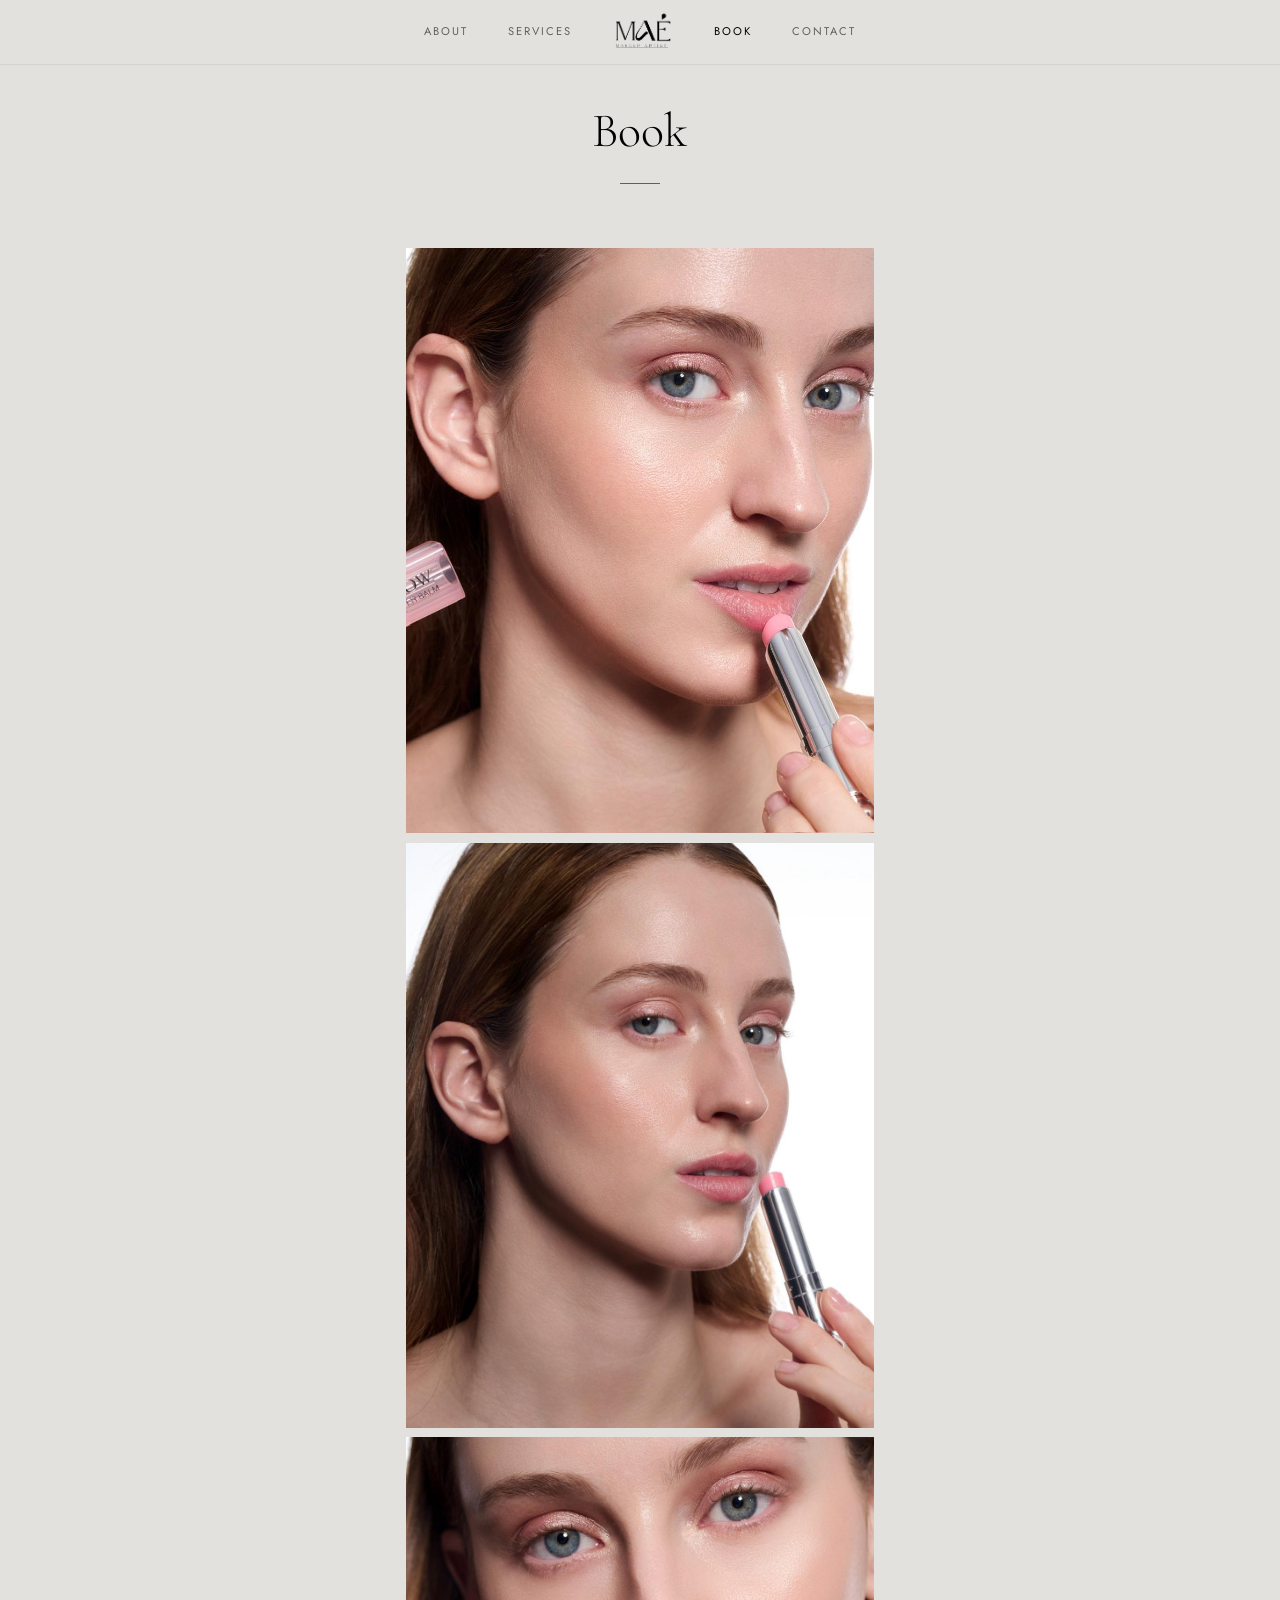
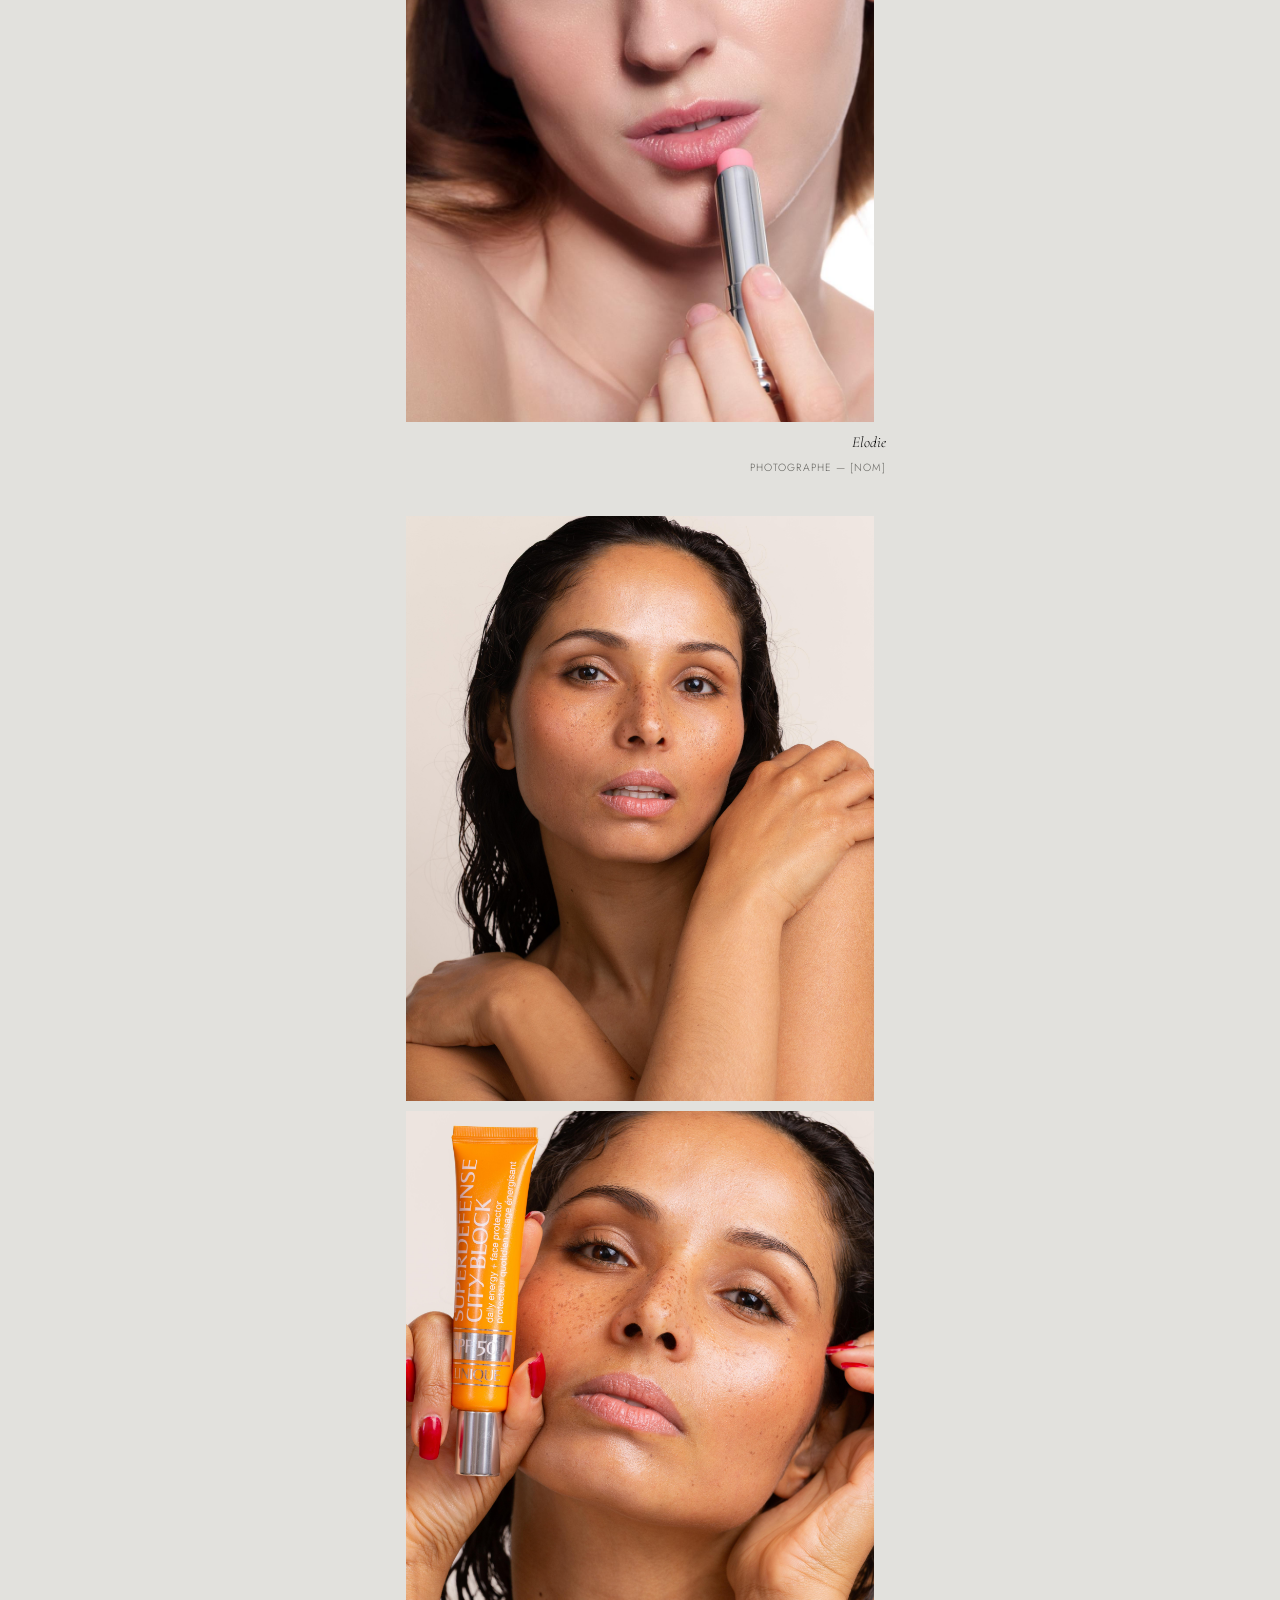
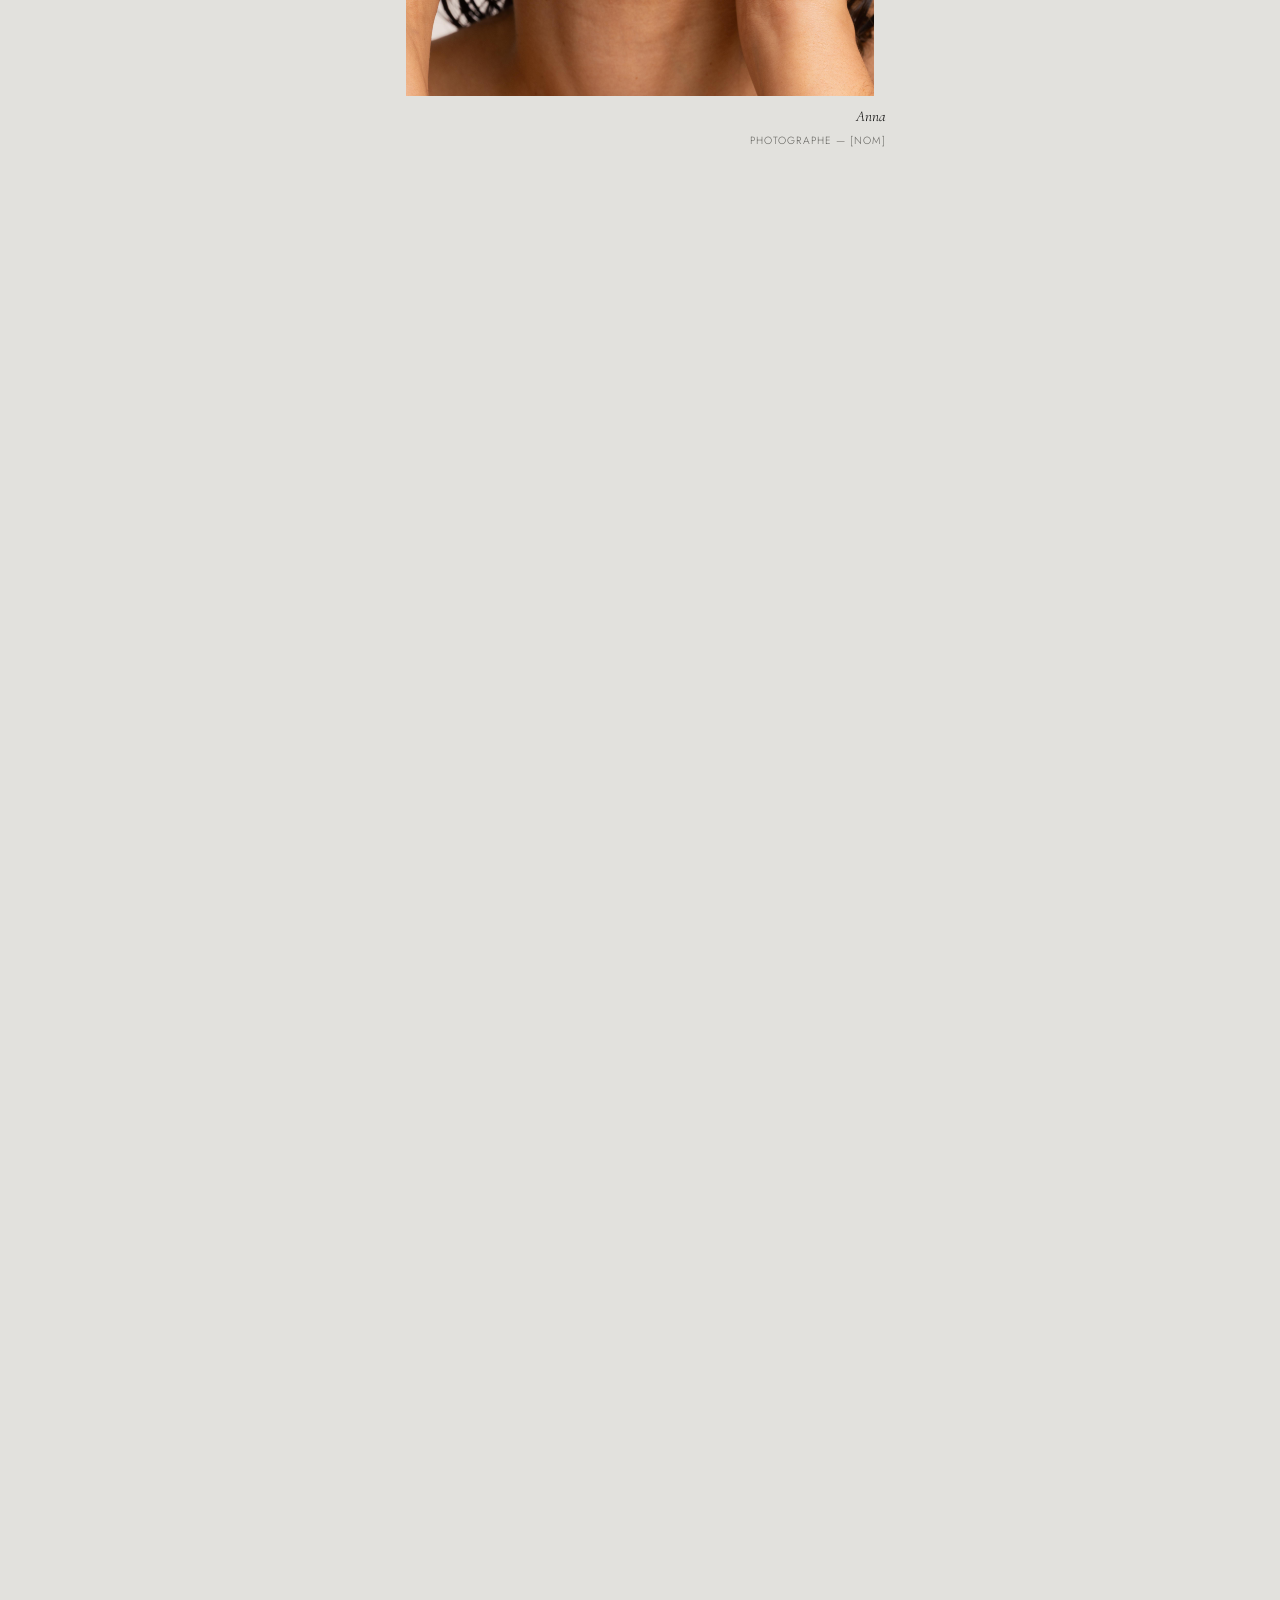
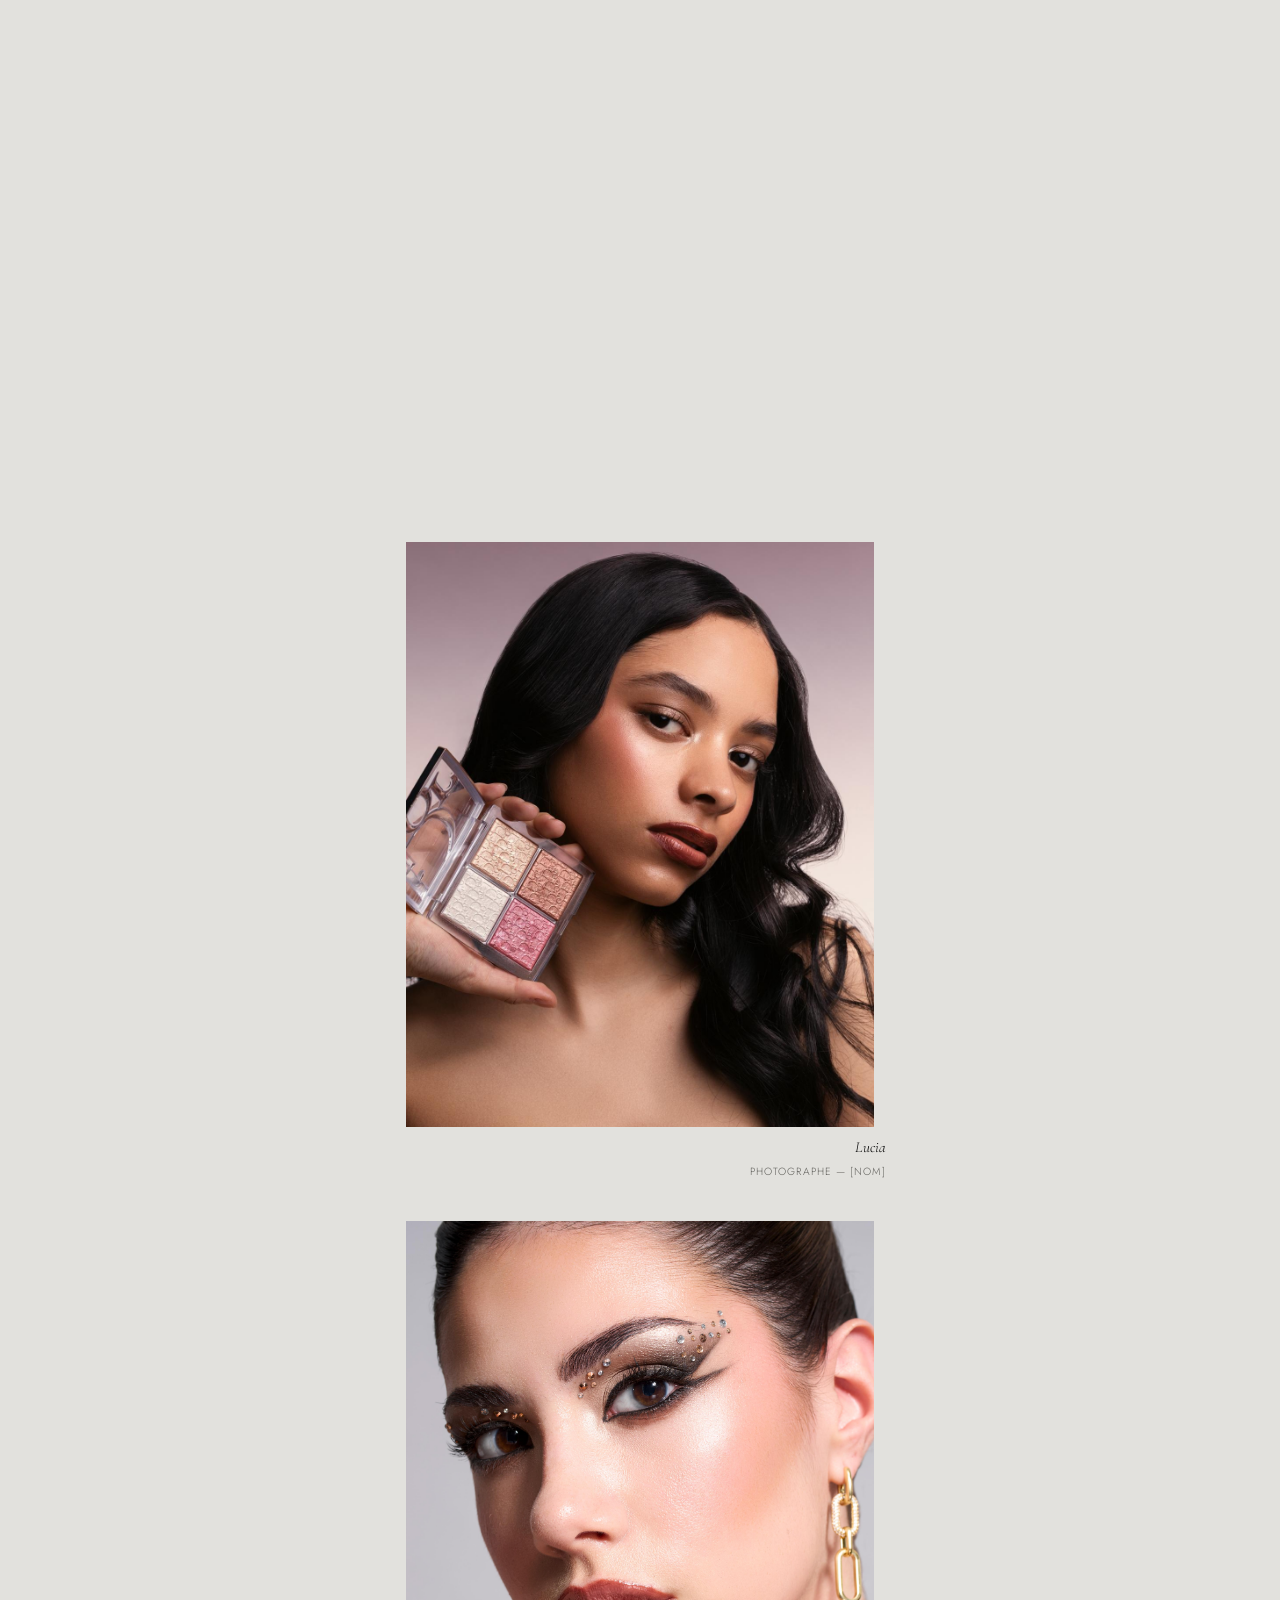
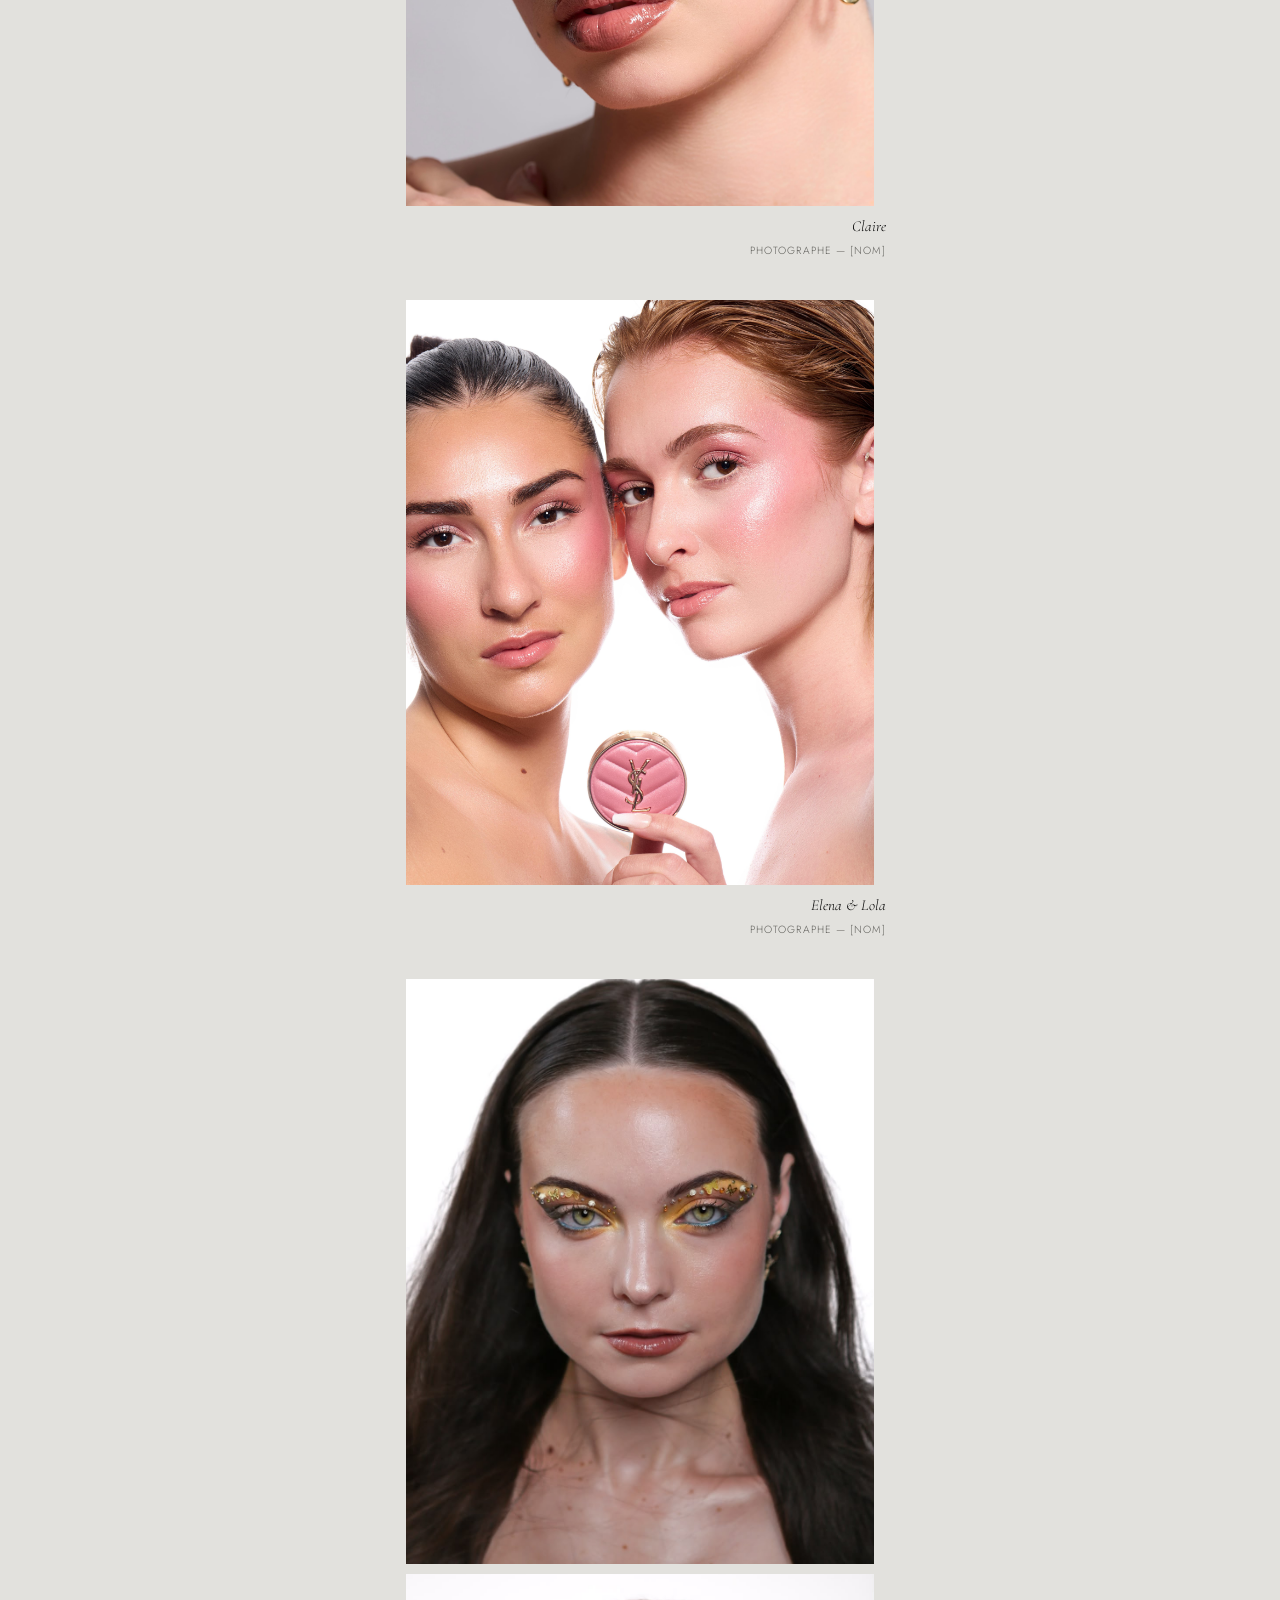
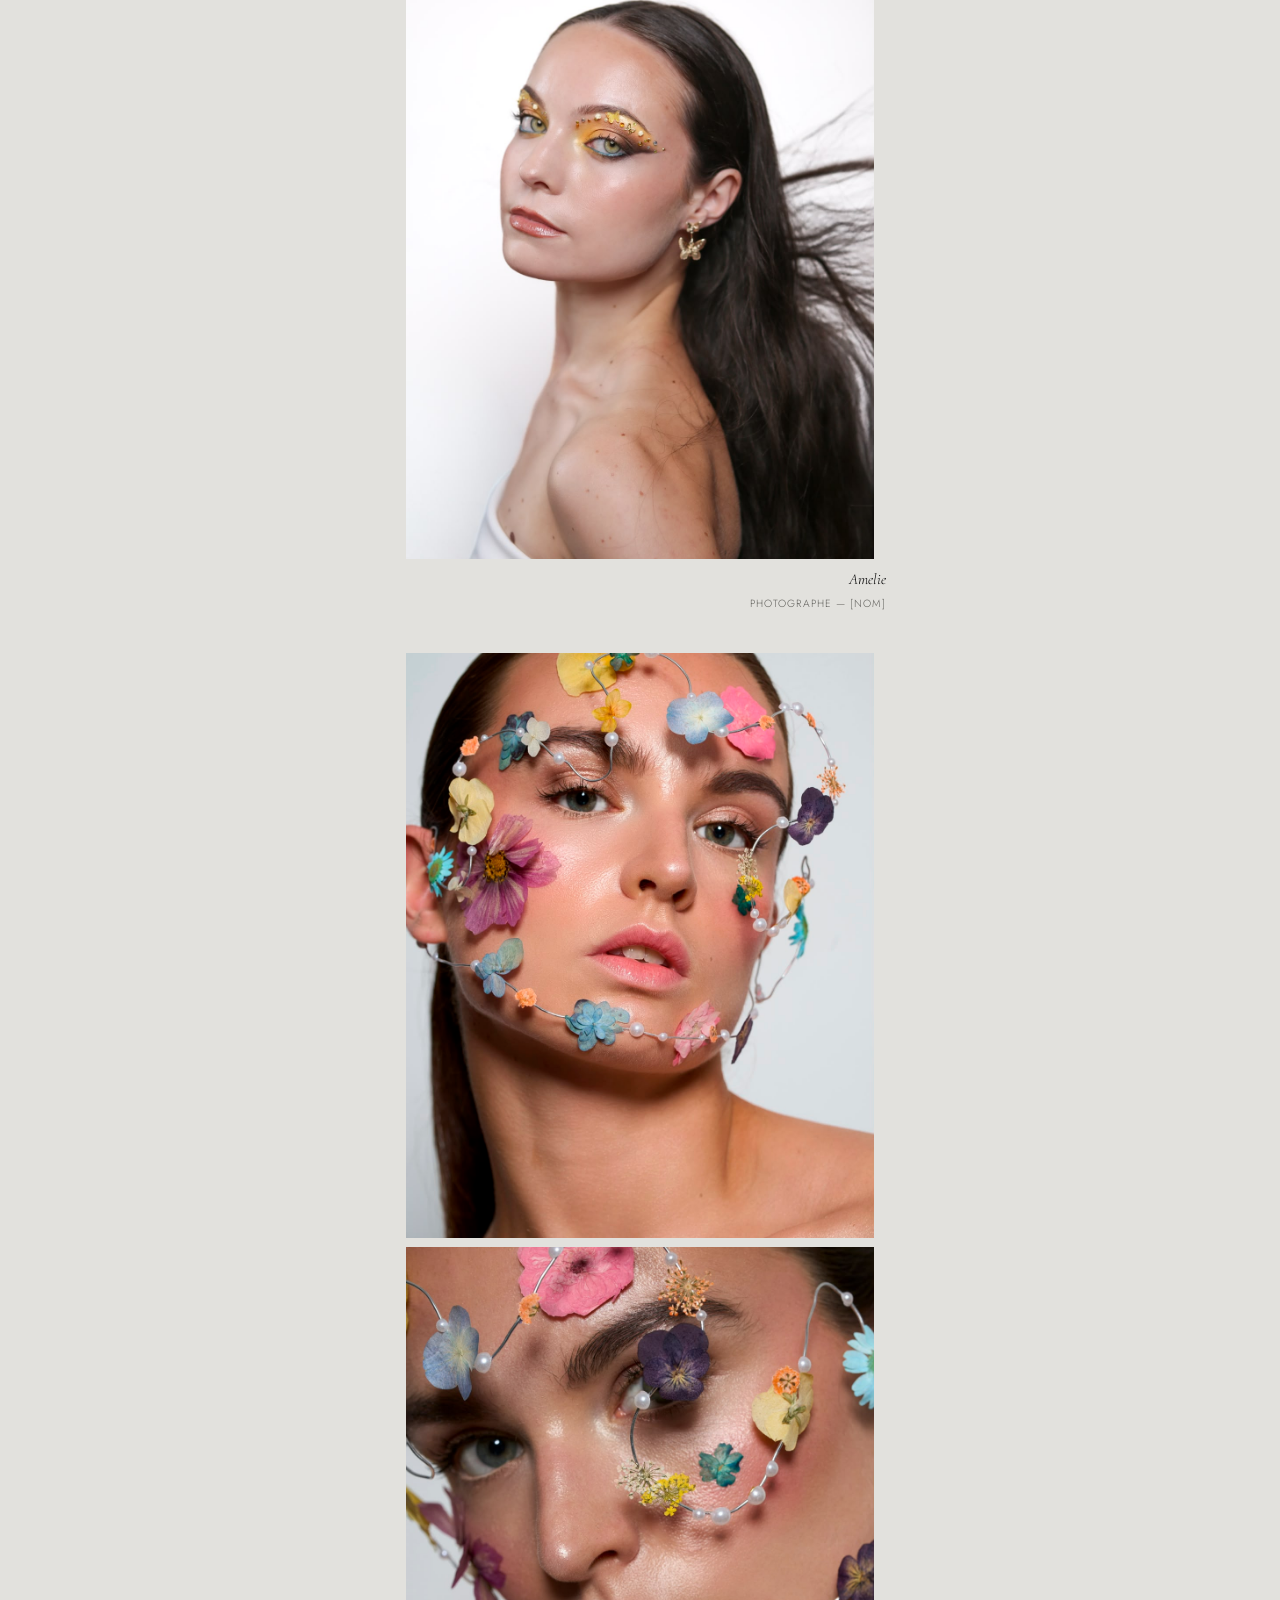
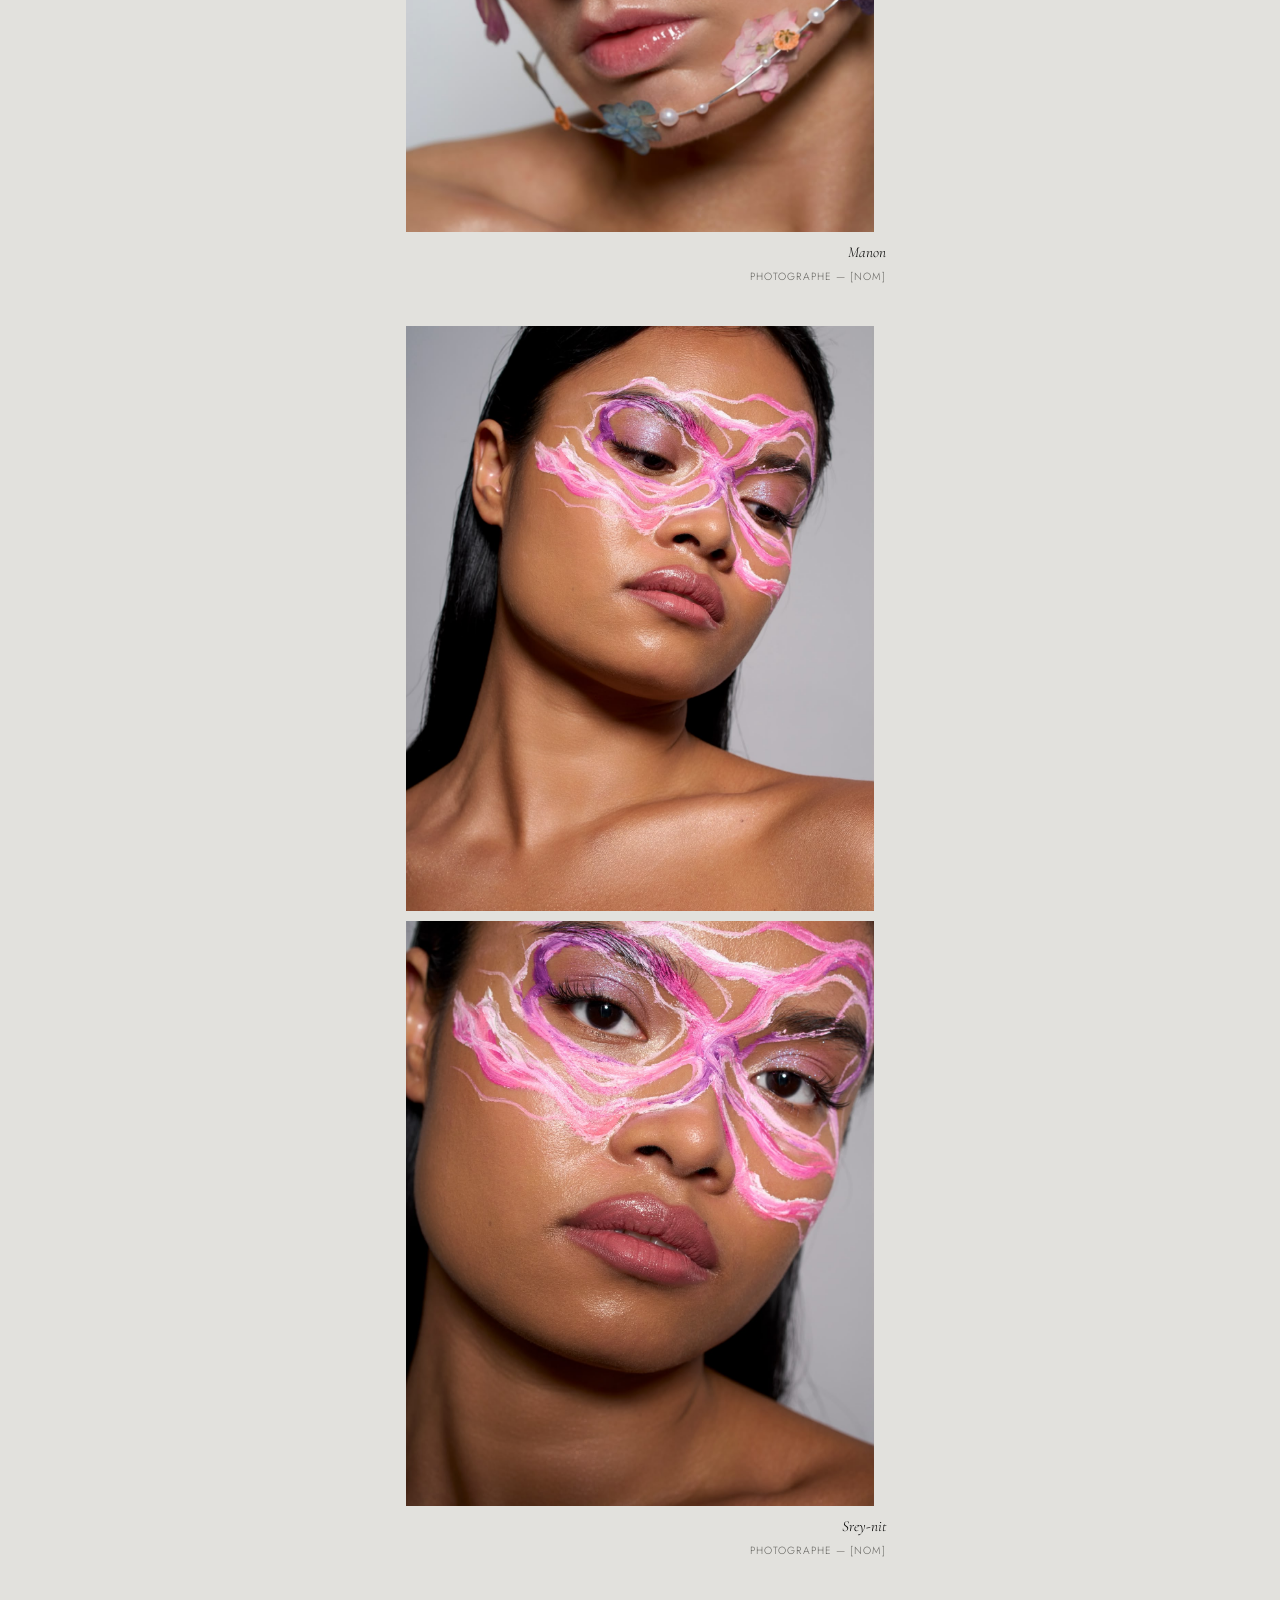
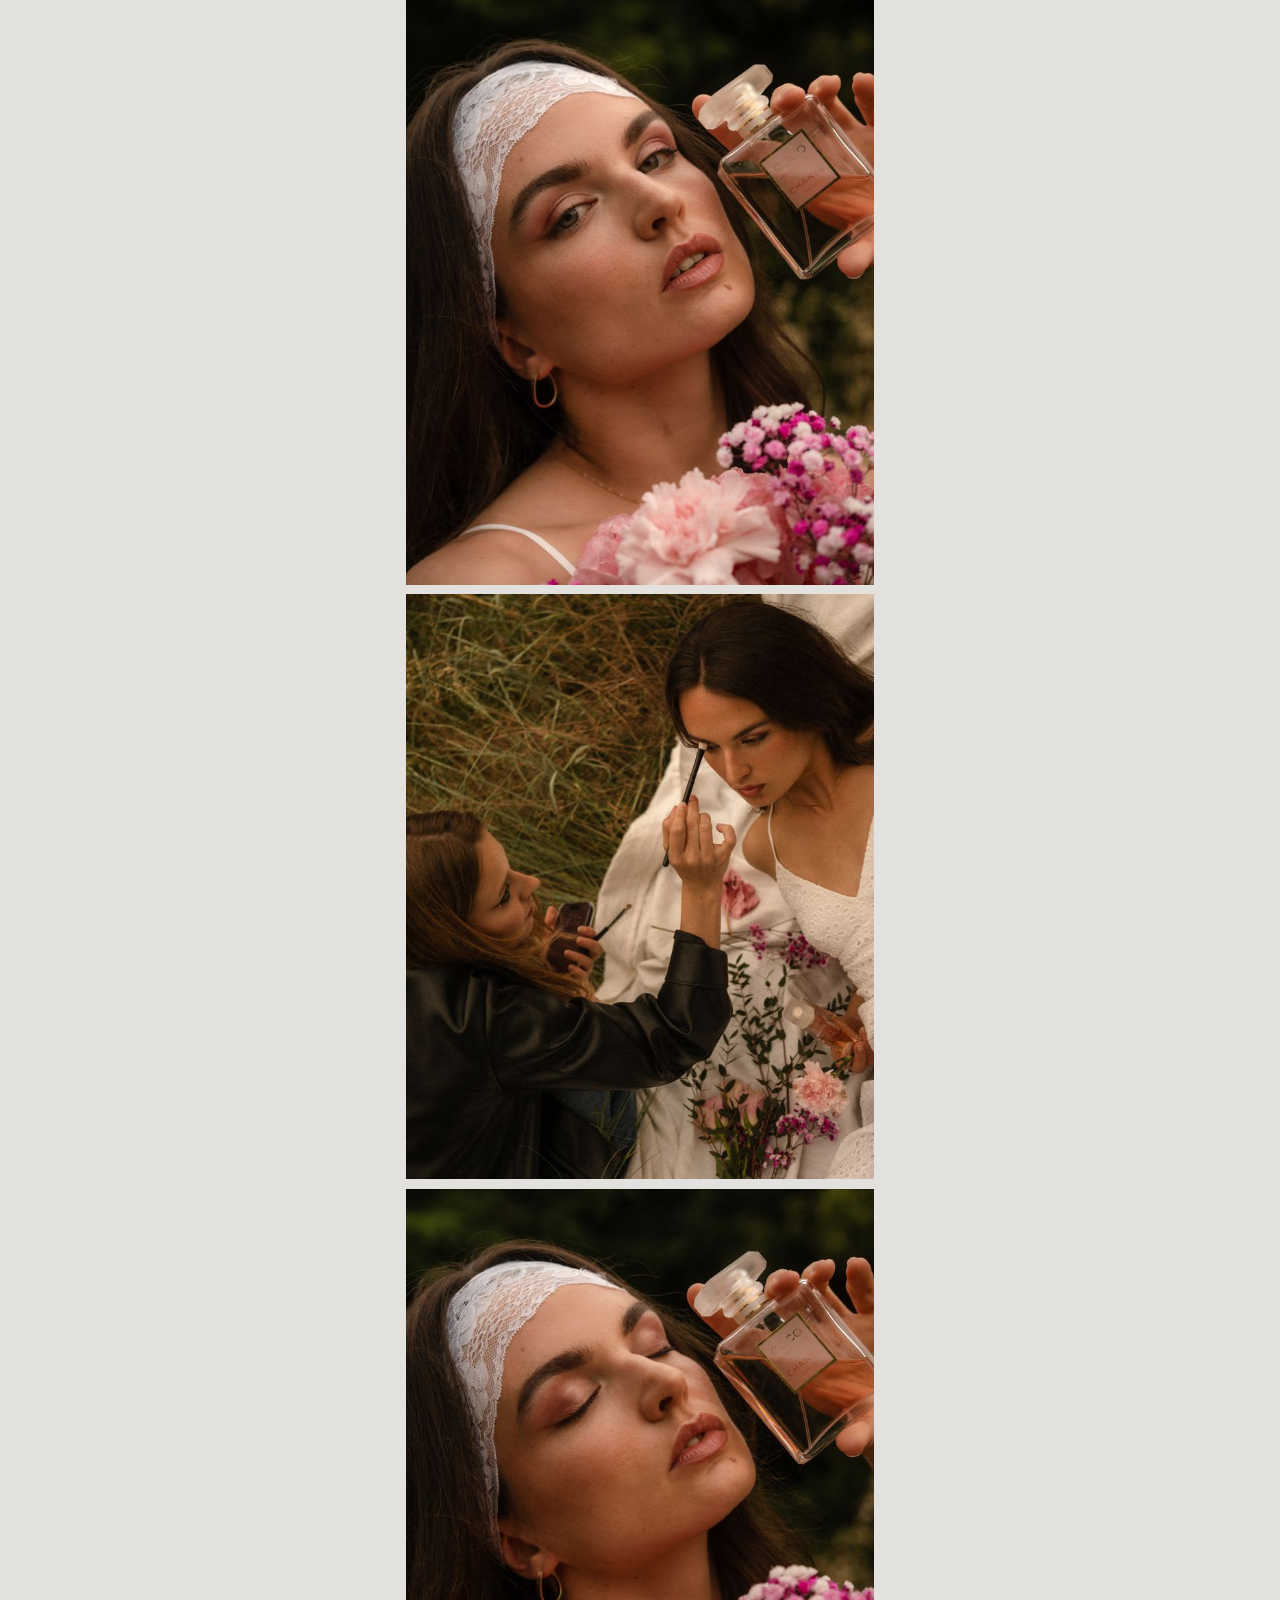
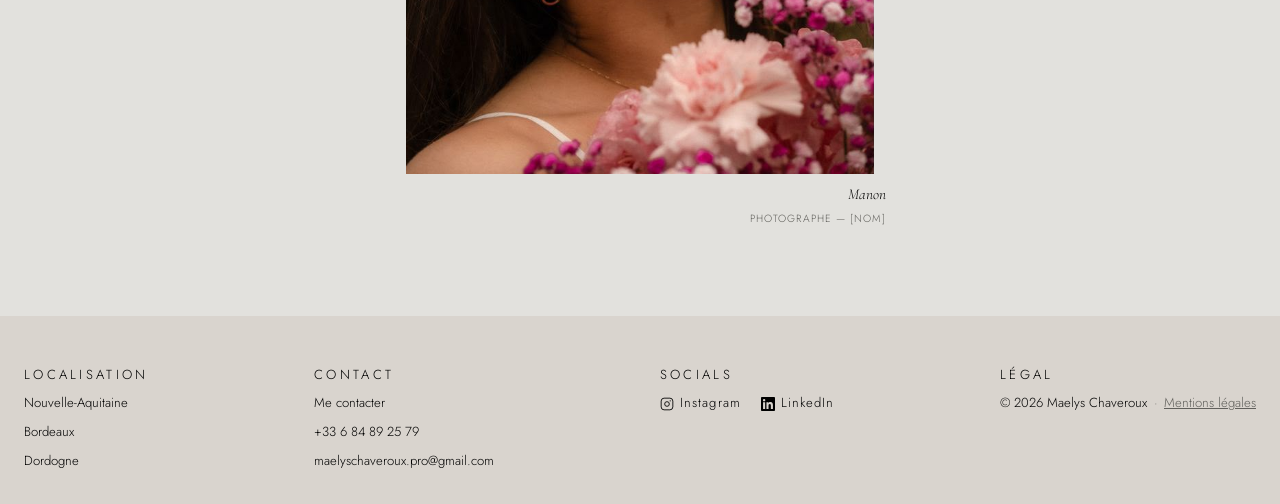
==== book.html @ 9ac547b4 "refonte" ====
<!DOCTYPE html>
<html lang="fr">
<head>
<meta charset="UTF-8">
<meta name="viewport" content="width=device-width, initial-scale=1.0">
<title>Book — Maelys Chaveroux Makeup Artist</title>
<link rel="preconnect" href="https://fonts.googleapis.com">
<link rel="preconnect" href="https://fonts.gstatic.com" crossorigin>
<link href="https://fonts.googleapis.com/css2?family=Cormorant+Garamond:ital,wght@0,300;0,400;0,500;0,600;1,300;1,400&family=Jost:wght@200;300;400&display=swap" rel="stylesheet">
<link rel="stylesheet" href="style.css">
</head>
<body>

<!-- NAV -->
<nav class="site-nav" id="site-nav">
  <a href="index.html#apropos" class="nav-link">About</a>
  <a href="index.html#services" class="nav-link">Services</a>
  <a href="index.html" class="nav-logo">
    <img src="Images/logo_nouveau.png" alt="Maelys Chaveroux — Makeup Artist" class="nav-logo-img">
  </a>
  <a href="book.html" class="nav-link active">Book</a>
  <a href="contact.html" class="nav-link">Contact</a>
</nav>

<section id="book-hero">
  <h1 class="section-title">Book</h1>
  <div class="divider"></div>
</section>

<!-- GROUPES DE PHOTOS
     Chaque .book-group = une prestation. Ajoutez/retirez des <img> selon le nombre de photos,
     et modifiez les deux lignes de légende (modèle/mariée, puis photographe ou autre).

     CALIBRAGE DU CADRAGE : chaque <img> est affichée dans un rectangle fixe (aperçu recadré).
     Changez sa classe pour ajuster quelle partie de la photo reste visible :
       class="pos-top"    → cadrage vers le haut de la photo (utile si le visage est en haut)
       class="pos-center" → cadrage centré (par défaut)
       class="pos-bottom" → cadrage vers le bas de la photo -->
<div class="book-groups">

  <div class="book-group fade-in">
    <img src="Images/Couverture.jpeg" alt="Elodie" class="pos-center">
    <img src="Images/elodie1.jpeg" alt="Elodie" class="pos-center">
    <img src="Images/elodie2.jpeg" alt="Elodie" class="pos-center">
    <div class="book-caption">
      <span class="caption-name">Elodie</span>
      <span class="caption-credit">Photographe — [nom]</span>
    </div>
  </div>

  <div class="book-group fade-in">
    <img src="Images/anna1.jpeg" alt="Anna" class="pos-center">
    <img src="Images/anna2.jpeg" alt="Anna" class="pos-center">
    <div class="book-caption">
      <span class="caption-name">Anna</span>
      <span class="caption-credit">Photographe — [nom]</span>
    </div>
  </div>

  <div class="book-group fade-in">
    <img src="Images/manon1.jpeg" alt="Manon" class="pos-center">
    <img src="Images/manon2.jpeg" alt="Manon" class="pos-center">
    <div class="book-caption">
      <span class="caption-name">Manon</span>
      <span class="caption-credit">Photographe — [nom]</span>
    </div>
  </div>

  <div class="book-group fade-in">
    <img src="Images/justine1.jpeg" alt="Justine" class="pos-center">
    <div class="book-caption">
      <span class="caption-name">Justine</span>
      <span class="caption-credit">Photographe — [nom]</span>
    </div>
  </div>

  <div class="book-group fade-in">
    <img src="Images/lucia1.jpeg" alt="Lucia" class="pos-center">
    <div class="book-caption">
      <span class="caption-name">Lucia</span>
      <span class="caption-credit">Photographe — [nom]</span>
    </div>
  </div>

  <div class="book-group fade-in">
    <img src="Images/claire1.jpeg" alt="Claire" class="pos-center">
    <div class="book-caption">
      <span class="caption-name">Claire</span>
      <span class="caption-credit">Photographe — [nom]</span>
    </div>
  </div>

  <div class="book-group fade-in">
    <img src="Images/elena_lola1.jpeg" alt="Elena et Lola" class="pos-center">
    <div class="book-caption">
      <span class="caption-name">Elena &amp; Lola</span>
      <span class="caption-credit">Photographe — [nom]</span>
    </div>
  </div>

  <div class="book-group fade-in">
    <img src="Images/amelie1.jpeg" alt="Amelie" class="pos-center">
    <img src="Images/amelie2.jpeg" alt="Amelie" class="pos-center">
    <div class="book-caption">
      <span class="caption-name">Amelie</span>
      <span class="caption-credit">Photographe — [nom]</span>
    </div>
  </div>

  <div class="book-group fade-in">
    <img src="Images/manon3.jpeg" alt="Manon" class="pos-center">
    <img src="Images/manon4.jpeg" alt="Manon" class="pos-center">
    <div class="book-caption">
      <span class="caption-name">Manon</span>
      <span class="caption-credit">Photographe — [nom]</span>
    </div>
  </div>

  <div class="book-group fade-in">
    <img src="Images/srey-nit1.jpeg" alt="Srey-nit" class="pos-center">
    <img src="Images/srey-nit2.jpeg" alt="Srey-nit" class="pos-center">
    <div class="book-caption">
      <span class="caption-name">Srey-nit</span>
      <span class="caption-credit">Photographe — [nom]</span>
    </div>
  </div>

  <div class="book-group fade-in">
    <img src="Images/manon5.jpeg" alt="Manon" class="pos-center">
    <img src="Images/manon7.jpeg" alt="Manon" class="pos-center">
    <img src="Images/manon6.jpeg" alt="Manon" class="pos-center">
    <div class="book-caption">
      <span class="caption-name">Manon</span>
      <span class="caption-credit">Photographe — [nom]</span>
    </div>
  </div>

</div>

<!-- FOOTER -->
<footer class="site-footer">
  <div class="footer-block">
    <span class="footer-label">Localisation</span>
    <span>Nouvelle-Aquitaine</span>
    <span>Bordeaux</span>
    <span>Dordogne</span>
  </div>
  <div class="footer-block">
    <span class="footer-label">Contact</span>
    <a href="contact.html">Me contacter</a>
    <a href="tel:+33684892579">+33 6 84 89 25 79</a>
    <a href="mailto:maelyschaveroux.pro@gmail.com">maelyschaveroux.pro@gmail.com</a>
  </div>
  <div class="footer-block">
    <span class="footer-label">Socials</span>
    <div class="footer-socials">
      <a href="https://www.instagram.com/maelys.muapro" target="_blank" rel="noopener" class="footer-social-link">
        <svg width="14" height="14" viewBox="0 0 24 24" fill="none" stroke="currentColor" stroke-width="1.5"><rect x="2" y="2" width="20" height="20" rx="5"/><circle cx="12" cy="12" r="4"/><circle cx="17.5" cy="6.5" r="1" fill="currentColor" stroke="none"/></svg>
        Instagram
      </a>
      <a href="https://www.linkedin.com/in/ma%C3%ABlys-chaveroux-3a135b270/" target="_blank" rel="noopener" class="footer-social-link">
        <svg width="14" height="14" viewBox="0 0 24 24" fill="currentColor"><path d="M20.447 20.452h-3.554v-5.569c0-1.328-.027-3.037-1.852-3.037-1.853 0-2.136 1.445-2.136 2.939v5.667H9.351V9h3.414v1.561h.046c.477-.9 1.637-1.85 3.37-1.85 3.601 0 4.267 2.37 4.267 5.455v6.286zM5.337 7.433a2.062 2.062 0 01-2.063-2.065 2.064 2.064 0 112.063 2.065zm1.782 13.019H3.555V9h3.564v11.452zM22.225 0H1.771C.792 0 0 .774 0 1.729v20.542C0 23.227.792 24 1.771 24h20.451C23.2 24 24 23.227 24 22.271V1.729C24 .774 23.2 0 22.222 0h.003z"/></svg>
        LinkedIn
      </a>
    </div>
  </div>
  <div class="footer-block">
    <span class="footer-label">Légal</span>
    <div class="footer-legal">
      <span>© 2026 Maelys Chaveroux</span>
      <span class="footer-sep">·</span>
      <a href="index.html#" onclick="openModal('mentions');return false;">Mentions légales</a>
    </div>
  </div>
</footer>

<!-- LIGHTBOX -->
<div class="lightbox" id="lightbox">
  <div class="lightbox-header">
    <button class="lightbox-close" onclick="closeLightbox()" aria-label="Fermer">✕</button>
  </div>
  <div class="lightbox-main">
    <button class="lightbox-nav prev" onclick="navLightbox(-1)" aria-label="Précédent">‹</button>
    <div id="lightbox-img-container"></div>
    <button class="lightbox-nav next" onclick="navLightbox(1)" aria-label="Suivant">›</button>
  </div>
</div>

<!-- MODALE MENTIONS LÉGALES (répétée pour être accessible depuis cette page) -->
<div class="modal-overlay" id="modal-mentions">
  <div class="modal-box">
    <button class="modal-close" aria-label="Fermer">✕</button>
    <h2>Mentions légales</h2>
    <h3>Éditeur du site</h3>
    <p>Maelys Chaveroux — Auto-entrepreneur / [Forme juridique à compléter]<br>
    Email : maelyschaveroux.pro@gmail.com<br>
    Téléphone : +33 6 84 89 25 79</p>
  </div>
</div>

<script src="script.js"></script>
</body>
</html>
---- style.css ----
/* ==========================================================================
   MAELYS CHAVEROUX — MAKEUP ARTIST
   Feuille de style unique, partagée par les 3 pages (index / book / contact)
   Mobile first : les règles de base ciblent le mobile, les media queries
   (min-width) ajoutent les ajustements tablette / desktop.
   ========================================================================== */

/* ── VARIABLES : à modifier ici pour changer tout le site ── */
:root {
  /* Couleurs — reprises du site actuel */
  --fonce: #D9D4CE;      /* foncé (accents, fonds de section) */
  --clair: #E2E1DD;      /* clair (fond général) */
  --gris: #C7C3BE;       /* gris (boutons, cta) */
  --text-dark: #000000;  /* texte noir */
  --text-light: #61605C; /* texte gris/blanc sur fond clair */
  --blanc: #ffffff;

  /* Typographies */
  /* Titres : Atteron. Si vous possédez le fichier de police (.woff2),
     déposez-le dans /Fonts/Atteron.woff2 et décommentez le @font-face
     tout en bas de ce fichier. En attendant, on utilise un repli élégant. */
  --font-titres: 'Atteron', 'Cormorant Garamond', Georgia, serif;
  --font-texte: 'Jost', sans-serif;

  /* Rythme */
  --section-pad: 4rem 1.5rem;
  --container-max: 1100px;
  --nav-height: 64px;
}

*, *::before, *::after { box-sizing: border-box; margin: 0; padding: 0; }
html { scroll-behavior: smooth; }
body {
  background: var(--clair);
  color: var(--text-dark);
  font-family: var(--font-texte);
  font-weight: 300;
  line-height: 1.7;
  overflow-x: hidden;
}
a { color: inherit; }
img { max-width: 100%; display: block; }
.container { max-width: var(--container-max); margin: 0 auto; }

section { padding: var(--section-pad); }
.section-label {
  font-size: 0.6rem;
  font-weight: 500;
  letter-spacing: 0.35em;
  text-transform: uppercase;
  color: var(--text-light);
  margin-bottom: 0.75rem;
  text-align: center;
}
.section-title {
  font-family: var(--font-titres);
  font-size: clamp(2rem, 8vw, 3rem);
  font-weight: 300;
  line-height: 1.15;
  color: var(--text-dark);
  margin-bottom: 1.5rem;
  text-align: center;
}
.divider {
  width: 40px;
  height: 1px;
  background: var(--text-light);
  margin: 1.25rem auto 2rem;
}

/* ==========================================================================
   NAV — bandeau fixe qui se cache au scroll vers le bas,
   revient au scroll vers le haut ou en haut de page.
   Ordre : About · Services · Logo (centre) · Book · Contact
   ========================================================================== */
.site-nav {
  position: fixed;
  top: 0; left: 0; right: 0;
  z-index: 200;
  height: var(--nav-height);
  display: flex;
  align-items: center;
  justify-content: center;
  gap: 1.25rem;
  padding: 0 1rem;
  background: rgba(226, 225, 221, 0.82);
  backdrop-filter: blur(10px);
  -webkit-backdrop-filter: blur(10px);
  box-shadow: 0 1px 0 rgba(0,0,0,0.06);
  transition: transform 0.35s ease;
}
.site-nav.nav-hidden { transform: translateY(-100%); }

.nav-link {
  font-size: 0.62rem;
  font-weight: 400;
  letter-spacing: 0.18em;
  text-transform: uppercase;
  color: var(--text-light);
  text-decoration: none;
  white-space: nowrap;
  transition: color 0.2s;
}
.nav-link:hover, .nav-link.active { color: var(--text-dark); }

.nav-logo {
  display: flex;
  align-items: center;
  justify-content: center;
  flex-shrink: 0;
  margin: 0 0.35rem;
}
.nav-logo-img {
  height: 44px;
  width: auto;
  display: block;
  transition: height 0.3s ease, transform 0.3s ease;
  transform: scale(1.1);
}

/* espace pour compenser le nav fixe */
body { padding-top: 0; } /* le hero prend toute la hauteur, pas besoin d'offset sur l'accueil */
.page-offset { padding-top: var(--nav-height); }

@media (min-width: 600px) {
  .site-nav { gap: 2.5rem; }
  .nav-link { font-size: 0.7rem; }
  .nav-logo-img { height: 50px; transform: scale(1.15); }
}

/* ==========================================================================
   HERO — Accueil
   ========================================================================== */
#accueil {
  position: relative;
  min-height: 100svh;
  overflow: hidden;
  display: flex;
  align-items: flex-end;
  padding: 0 0 3rem;
}
.hero-bg {
  position: absolute;
  inset: 0;
  z-index: 1;
  background-image: url('../Images/Couverture.jpeg');
  background-size: cover;
  background-position: center;
}
.hero-bg::after {
  content: '';
  position: absolute;
  inset: 0;
  background: linear-gradient(to bottom, rgba(0,0,0,0.25) 0%, rgba(0,0,0,0) 35%, rgba(0,0,0,0.35) 100%);
}
.hero-front-img-wrap {
  position: absolute;
  top: 50%;
  left: 50%;
  transform: translate(-50%, -50%);
  z-index: 2;
  width: 50%;
  aspect-ratio: 3/4;
  box-shadow: 0 20px 50px rgba(0,0,0,0.35);
  border: 6px solid var(--clair);
}
.hero-front-img-wrap img { width: 100%; height: 100%; object-fit: cover; }
.hero-content {
  position: relative;
  z-index: 3;
  width: 100%;
  text-align: center;
  padding: 0 1.5rem;
}
.hero-eyebrow {
  font-size: 0.62rem;
  letter-spacing: 0.3em;
  text-transform: uppercase;
  color: var(--clair);
  margin-bottom: 0.6rem;
}
.hero-title {
  font-family: var(--font-titres);
  font-size: clamp(2.2rem, 10vw, 3.6rem);
  color: var(--clair);
  line-height: 1;
}
.hero-subtitle {
  font-size: 0.75rem;
  letter-spacing: 0.25em;
  text-transform: uppercase;
  color: var(--clair);
  margin-top: 0.75rem;
}

/* ==========================================================================
   AVIS — étoiles + carrousel
   ========================================================================== */
#avis { background: var(--clair); text-align: center; }
.avis-note-globale {
  display: flex;
  flex-direction: column;
  align-items: center;
  gap: 0.4rem;
  margin-bottom: 2.5rem;
}
.stars { display: flex; gap: 0.2rem; }
.stars svg { width: 18px; height: 18px; }
.avis-note-globale .stars svg { width: 24px; height: 24px; }
.avis-slide .stars { margin-top: 0.2rem; }
.avis-slide .stars svg { width: 11px; height: 11px; }
.star-full { fill: var(--text-dark); }
.star-empty { fill: none; stroke: var(--text-dark); stroke-width: 1.2; }
.avis-note-chiffre {
  font-family: var(--font-titres);
  font-size: 1.4rem;
}
.avis-note-sous {
  font-size: 0.65rem;
  letter-spacing: 0.15em;
  text-transform: uppercase;
  color: var(--text-light);
}

.avis-carousel {
  position: relative;
  max-width: 560px;
  margin: 0 auto;
  min-height: 180px;
}
.avis-slide {
  position: absolute;
  inset: 0;
  opacity: 0;
  pointer-events: none;
  transition: opacity 0.6s ease;
  display: flex;
  flex-direction: column;
  align-items: center;
  gap: 0.55rem;
}
.avis-slide.active { opacity: 1; pointer-events: auto; position: relative; }
.avis-texte {
  font-family: var(--font-titres);
  font-style: italic;
  font-size: 1.05rem;
  color: var(--text-dark);
  line-height: 1.6;
}
.avis-auteur {
  font-size: 0.7rem;
  letter-spacing: 0.15em;
  text-transform: uppercase;
  color: var(--text-light);
}
.avis-dots {
  display: flex;
  justify-content: center;
  gap: 0.5rem;
  margin-top: 1.5rem;
}
.avis-dot {
  width: 6px; height: 6px;
  border-radius: 50%;
  background: var(--gris);
  border: none;
  cursor: pointer;
  padding: 0;
}
.avis-dot.active { background: var(--text-dark); }

/* ==========================================================================
   À PROPOS — deux cadres superposés
   ========================================================================== */
#apropos { background: var(--clair); }
.about-stack {
  position: relative;
  max-width: 480px;
  margin: 3rem auto 0;
}

/* Rectangle foncé décoratif, indépendant du texte : donne l'impression d'un
   second cadre derrière la photo, sans jamais toucher le texte. */
.about-decor {
  position: absolute;
  top: 1rem;
  left: 1rem;
  width: 50%;
  aspect-ratio: 3/4;
  background: var(--fonce);
  z-index: 0;
}

/* Conteneur du flux texte + photo flottante */
.about-content {
  position: relative;
  z-index: 1;
}
.about-content::after { content: ''; display: table; clear: both; }

.about-photo-card {
  float: left;
  width: 50%;
  aspect-ratio: 3/4;
  margin: 0 1.5rem 1.5rem 0;
  position: relative;
  z-index: 2;
  box-shadow: 0 14px 34px rgba(0,0,0,0.22);
  background: var(--clair);
}
.about-photo-card img { width: 100%; height: 100%; object-fit: cover; display: block; }

.about-content p {
  font-size: 0.88rem;
  color: var(--text-dark);
  margin-bottom: 1.1rem;
  line-height: 1.8;
}
.about-signature {
  font-family: var(--font-titres);
  font-style: italic;
  font-size: 1.1rem;
  clear: both;
}

@media (min-width: 700px) {
  .about-stack { max-width: 620px; }
  .about-decor { width: 40%; top: 1.5rem; left: 1.5rem; }
  .about-photo-card { width: 42%; margin: 0 2rem 1.5rem 0; }
}

/* ==========================================================================
   SERVICES — 3 cases côte à côte
   ========================================================================== */
#services { background: var(--fonce); }
.services-grid {
  display: grid;
  grid-template-columns: repeat(3, 1fr);
  gap: 0.6rem;
  max-width: var(--container-max);
  margin: 0 auto;
}
.service-card {
  position: relative;
  aspect-ratio: 3/4;
  overflow: hidden;
  cursor: pointer;
  background: var(--clair);
}
.service-card img {
  width: 100%; height: 100%;
  object-fit: cover;
  transition: transform 0.5s ease;
}
.service-card:hover img { transform: scale(1.06); }
.service-overlay {
  position: absolute;
  inset: 0;
  background: linear-gradient(to top, rgba(0,0,0,0.55) 0%, rgba(0,0,0,0.05) 60%, transparent 100%);
  display: flex;
  align-items: flex-end;
  justify-content: center;
  padding: 0.75rem 0.4rem;
}
.service-name {
  font-family: var(--font-titres);
  font-size: clamp(0.85rem, 4vw, 1.3rem);
  color: var(--clair);
  letter-spacing: 0.04em;
  text-align: center;
}
@media (min-width: 600px) {
  .services-grid { gap: 1.25rem; }
}

/* ==========================================================================
   MODALES (services + mentions légales)
   ========================================================================== */
.modal-overlay {
  display: none;
  position: fixed;
  inset: 0;
  z-index: 300;
  background: rgba(0,0,0,0.55);
  align-items: center;
  justify-content: center;
  padding: 1.25rem;
}
.modal-overlay.open { display: flex; }
.modal-box {
  position: relative;
  background: var(--clair);
  max-width: 480px;
  width: 100%;
  max-height: 85vh;
  overflow-y: auto;
  padding: 2.5rem 1.75rem 2rem;
}
.modal-box h2 {
  font-family: var(--font-titres);
  font-size: 1.6rem;
  font-weight: 400;
  margin-bottom: 1rem;
}
.modal-box h3 {
  font-family: var(--font-texte);
  font-size: 0.7rem;
  letter-spacing: 0.15em;
  text-transform: uppercase;
  margin: 1.25rem 0 0.4rem;
  color: var(--text-light);
}
.modal-box p { font-size: 0.85rem; margin-bottom: 0.5rem; }
.modal-close {
  position: absolute;
  top: 0.75rem; right: 0.75rem;
  background: none;
  border: none;
  font-size: 1.4rem;
  cursor: pointer;
  line-height: 1;
  padding: 6px 10px;
}

/* ==========================================================================
   FOOTER
   ========================================================================== */
footer.site-footer {
  background: var(--fonce);
  padding: 3rem 1.5rem 2rem;
  display: flex;
  flex-direction: column;
  align-items: center;
  gap: 2rem;
  text-align: center;
}
.footer-block {
  display: flex;
  flex-direction: column;
  align-items: center;
  gap: 0.4rem;
}
.footer-label {
  font-size: 0.6rem;
  letter-spacing: 0.25em;
  text-transform: uppercase;
  color: var(--text-light);
}
.footer-block a, .footer-block span {
  font-size: 0.82rem;
  text-decoration: none;
  color: var(--text-dark);
}
.footer-socials { display: flex; gap: 1.25rem; }
.footer-social-link {
  display: flex;
  align-items: center;
  gap: 0.4rem;
  font-size: 0.7rem;
  letter-spacing: 0.08em;
  text-decoration: none;
  color: var(--text-dark);
}
.footer-legal {
  font-size: 0.65rem;
  color: var(--text-light);
  display: flex;
  flex-wrap: wrap;
  justify-content: center;
  gap: 0.4rem;
}
.footer-legal a { text-decoration: underline; color: var(--text-light); }
.footer-sep { opacity: 0.5; }

@media (min-width: 900px) {
  footer.site-footer {
    flex-direction: row;
    justify-content: space-between;
    align-items: flex-start;
    text-align: left;
  }
  .footer-block { align-items: flex-start; }
}

/* ==========================================================================
   PAGE BOOK — groupes de photos + légendes
   ========================================================================== */
#book-hero {
  padding: 6.5rem 1.5rem 2rem;
  text-align: center;
  background: var(--clair);
}
.book-groups {
  max-width: 720px;
  margin: 0 auto;
  padding: 0 0 3rem;
}
.book-group {
  margin-bottom: 2.5rem;
  display: flex;
  flex-direction: column;
  align-items: center;
}
.book-group img {
  width: 84%;
  aspect-ratio: 4 / 5;
  object-fit: cover;
  margin-bottom: 0.6rem;
  cursor: pointer;
}
.book-group img:last-of-type { margin-bottom: 0; }

/* Calibrage du cadrage dans le rectangle (voir commentaire dans book.html) */
.book-group img.pos-top { object-position: top; }
.book-group img.pos-center { object-position: center; }
.book-group img.pos-bottom { object-position: bottom; }

@media (min-width: 700px) {
  .book-group img { width: 65%; }
}
.book-caption {
  width: 84%;
  display: flex;
  flex-direction: column;
  align-items: flex-end;
  text-align: right;
  padding-top: 0.5rem;
  transform: translateX(0.75rem);
}
@media (min-width: 700px) {
  .book-caption { width: 65%; }
}
.book-caption .caption-name {
  font-family: var(--font-titres);
  font-style: italic;
  font-size: 0.95rem;
  color: var(--text-dark);
}
.book-caption .caption-credit {
  font-size: 0.65rem;
  letter-spacing: 0.1em;
  text-transform: uppercase;
  color: var(--text-light);
  margin-top: 0.15rem;
}

/* ==========================================================================
   LIGHTBOX (plein écran, book + services)
   ========================================================================== */
.lightbox {
  display: none;
  position: fixed;
  inset: 0;
  z-index: 400;
  background: rgba(0,0,0,0.95);
  flex-direction: column;
}
.lightbox.open { display: flex; }
.lightbox-header {
  display: flex; justify-content: flex-end; align-items: center;
  padding: 1rem 1.25rem; flex-shrink: 0;
}
.lightbox-close {
  background: none; border: none; color: var(--clair);
  font-size: 1.6rem; cursor: pointer; line-height: 1; padding: 4px 8px;
}
.lightbox-main {
  flex: 1; display: flex; align-items: center; justify-content: center;
  position: relative; overflow: hidden; min-height: 0;
}
.lightbox-img { max-width: 100%; max-height: 100%; object-fit: contain; }
.lightbox-nav {
  position: absolute; top: 50%; transform: translateY(-50%);
  background: rgba(255,255,255,0.12); border: none; color: var(--clair);
  font-size: 1.5rem; width: 44px; height: 44px; cursor: pointer;
  display: flex; align-items: center; justify-content: center;
}
.lightbox-nav.prev { left: 0.5rem; }
.lightbox-nav.next { right: 0.5rem; }

/* ==========================================================================
   PAGE CONTACT
   ========================================================================== */
#contact-page { padding: 6.5rem 1.5rem 4rem; background: var(--clair); }
.contact-info-grid {
  display: flex;
  flex-direction: column;
  gap: 1.5rem;
  max-width: 420px;
  margin: 0 auto 3rem;
}
.contact-info-item { display: flex; flex-direction: column; gap: 0.25rem; align-items: center; text-align: center; }
.contact-info-label {
  font-size: 0.6rem;
  letter-spacing: 0.25em;
  text-transform: uppercase;
  color: var(--text-light);
}
.contact-info-item a { font-size: 0.95rem; text-decoration: none; }

.contact-form-wrap {
  max-width: 640px;
  margin: 0 auto 3.5rem;
}
.contact-form-wrap iframe {
  width: 100%;
  min-height: 900px;
  border: none;
  background: var(--blanc);
}

.contact-map-wrap { max-width: 720px; margin: 0 auto; }
.contact-map-wrap iframe {
  width: 100%;
  height: 320px;
  border: none;
  filter: grayscale(0.15);
}
.contact-map-caption {
  text-align: center;
  font-size: 0.7rem;
  letter-spacing: 0.15em;
  text-transform: uppercase;
  color: var(--text-light);
  margin-top: 1rem;
}

/* ── Fade-in au scroll ── */
.fade-in { opacity: 0; transform: translateY(24px); transition: opacity 0.7s ease, transform 0.7s ease; }
.fade-in.visible { opacity: 1; transform: translateY(0); }

/* ── Police Atteron : décommentez si vous ajoutez le fichier ──
@font-face {
  font-family: 'Atteron';
  src: url('../Fonts/Atteron.woff2') format('woff2');
  font-weight: 400;
  font-style: normal;
  font-display: swap;
}
*/
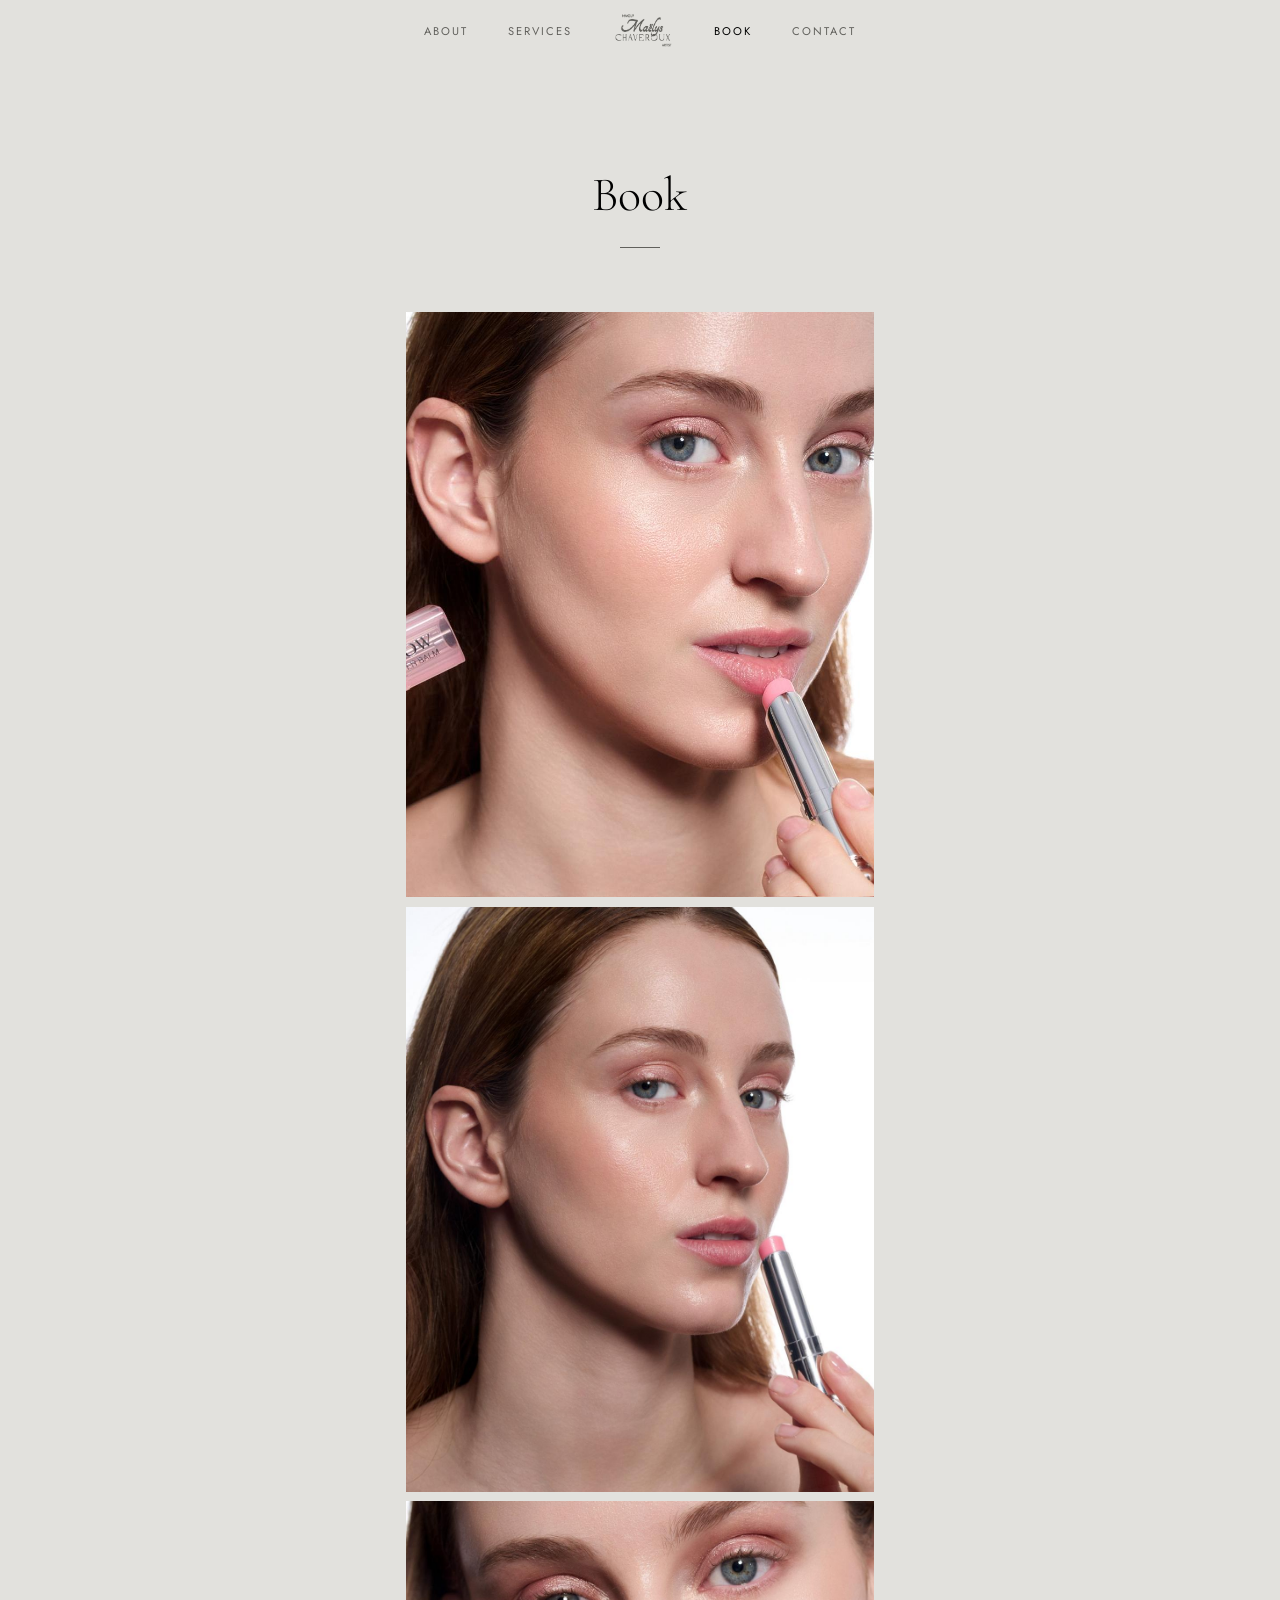
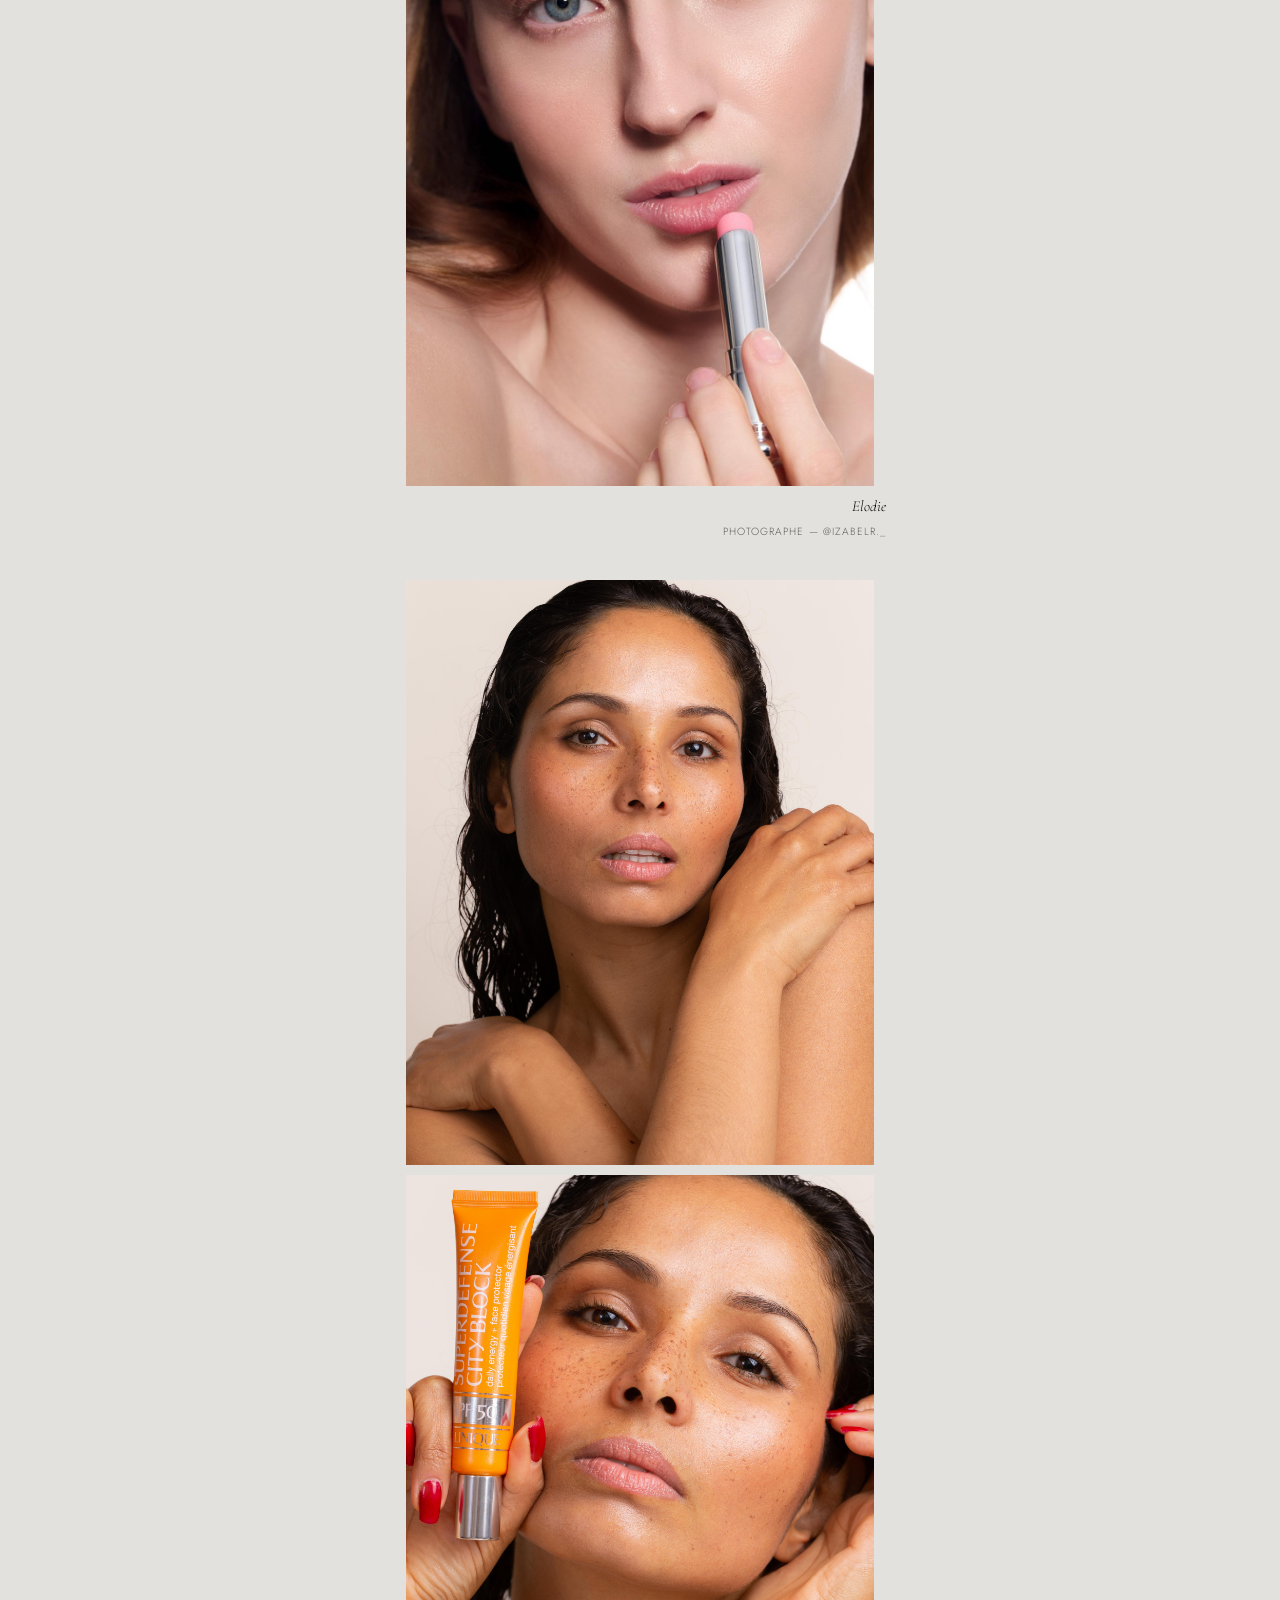
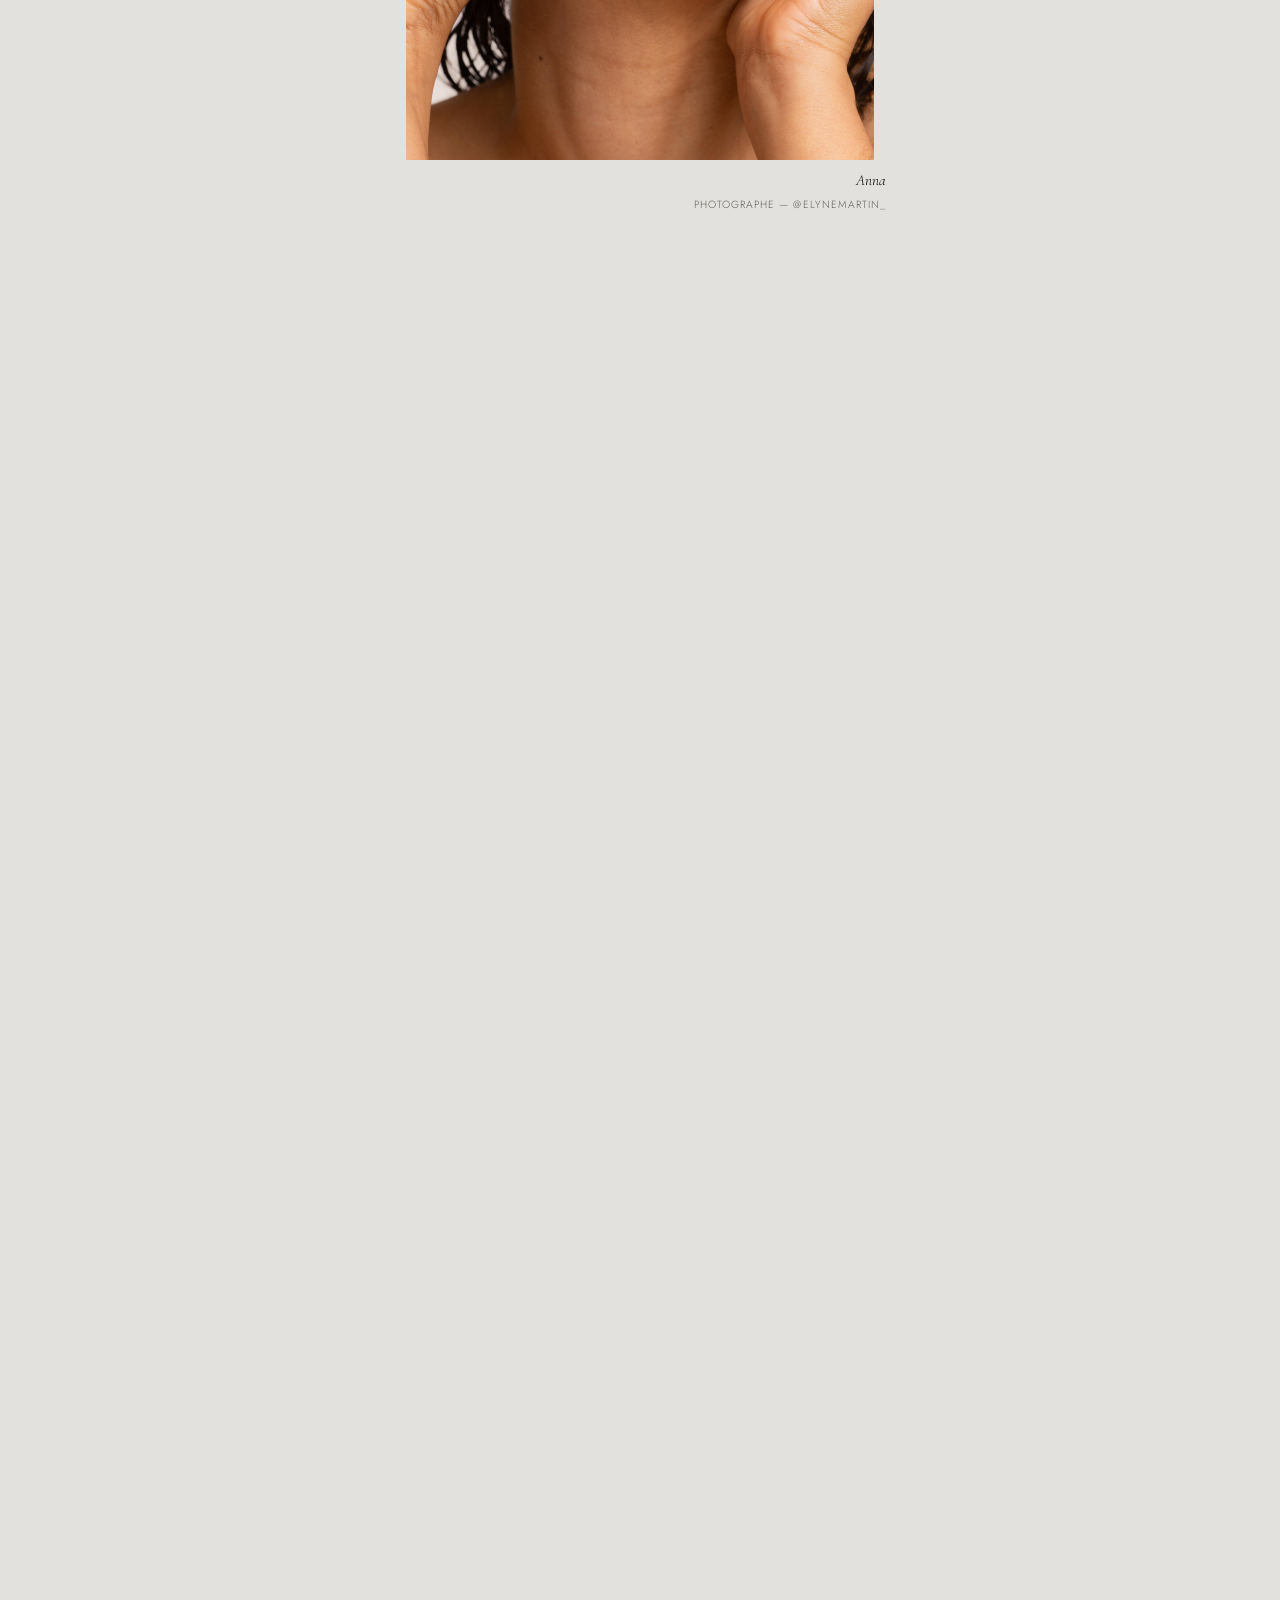
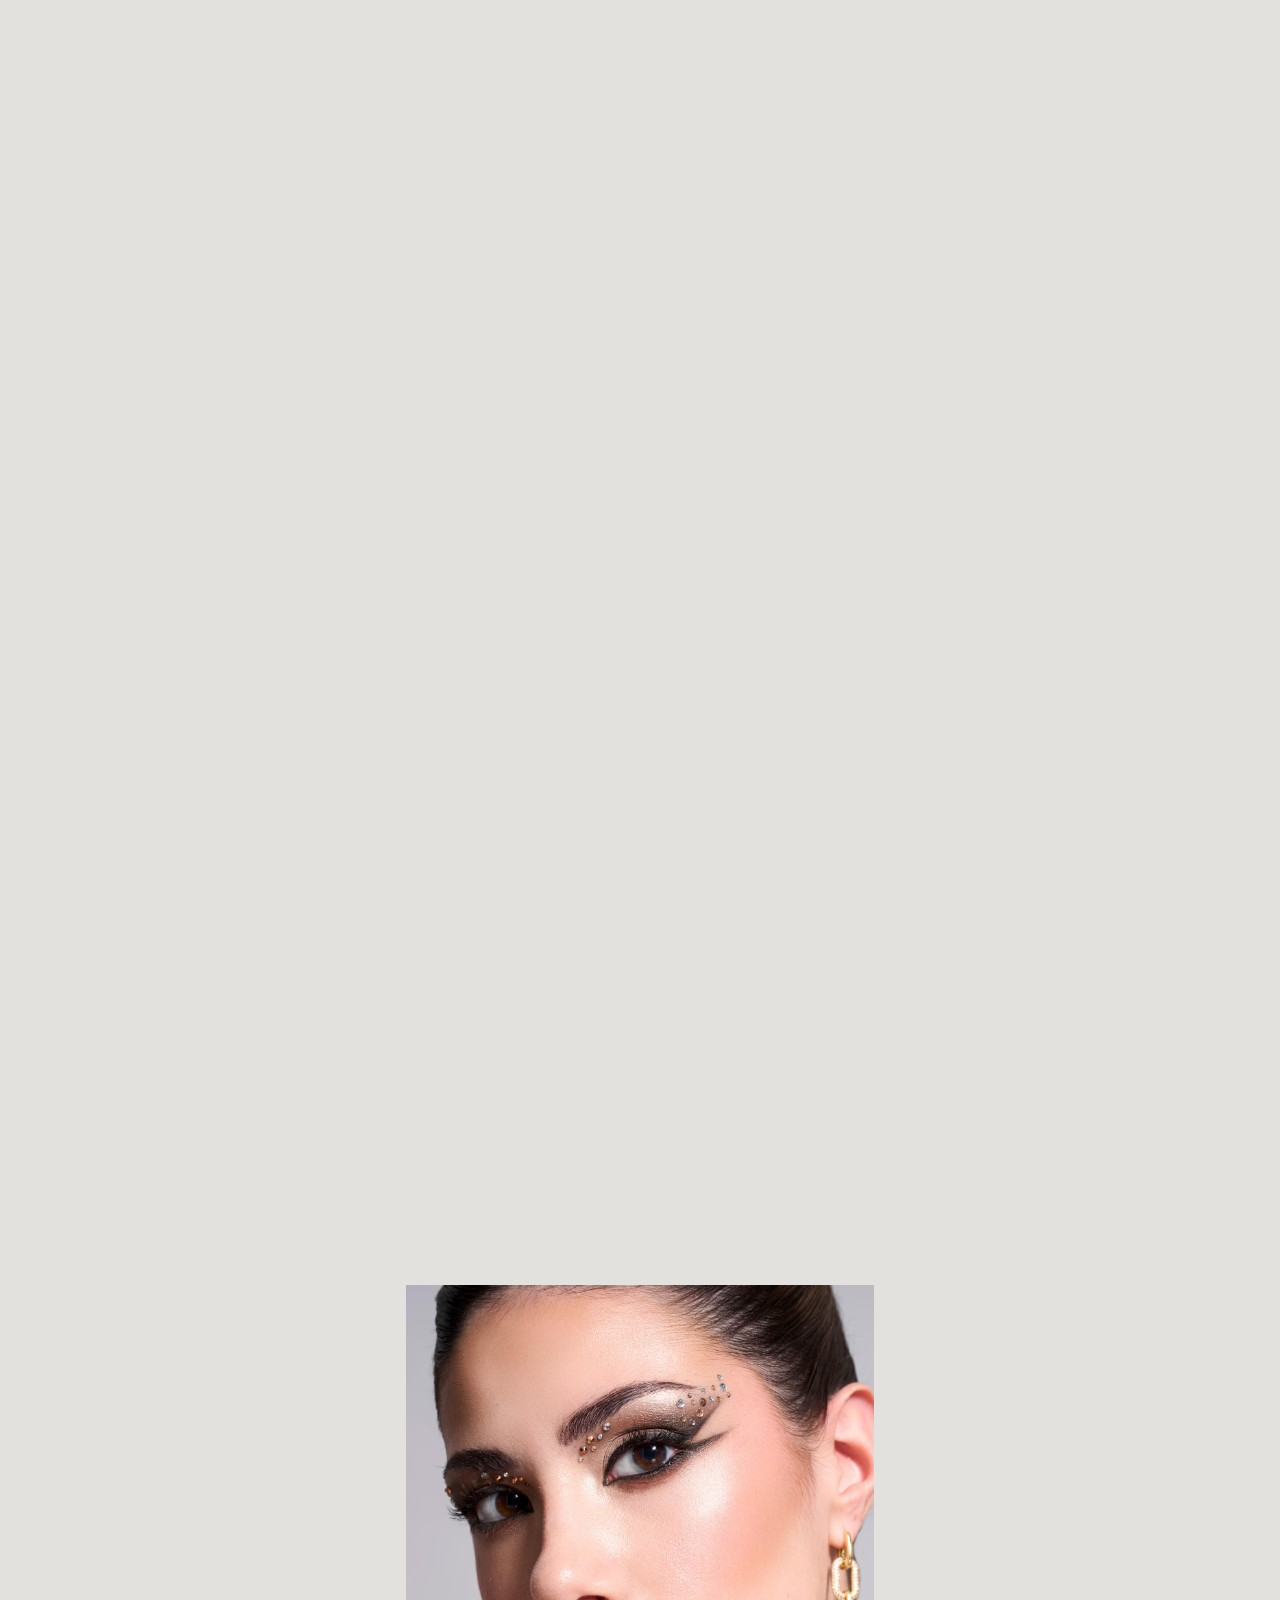
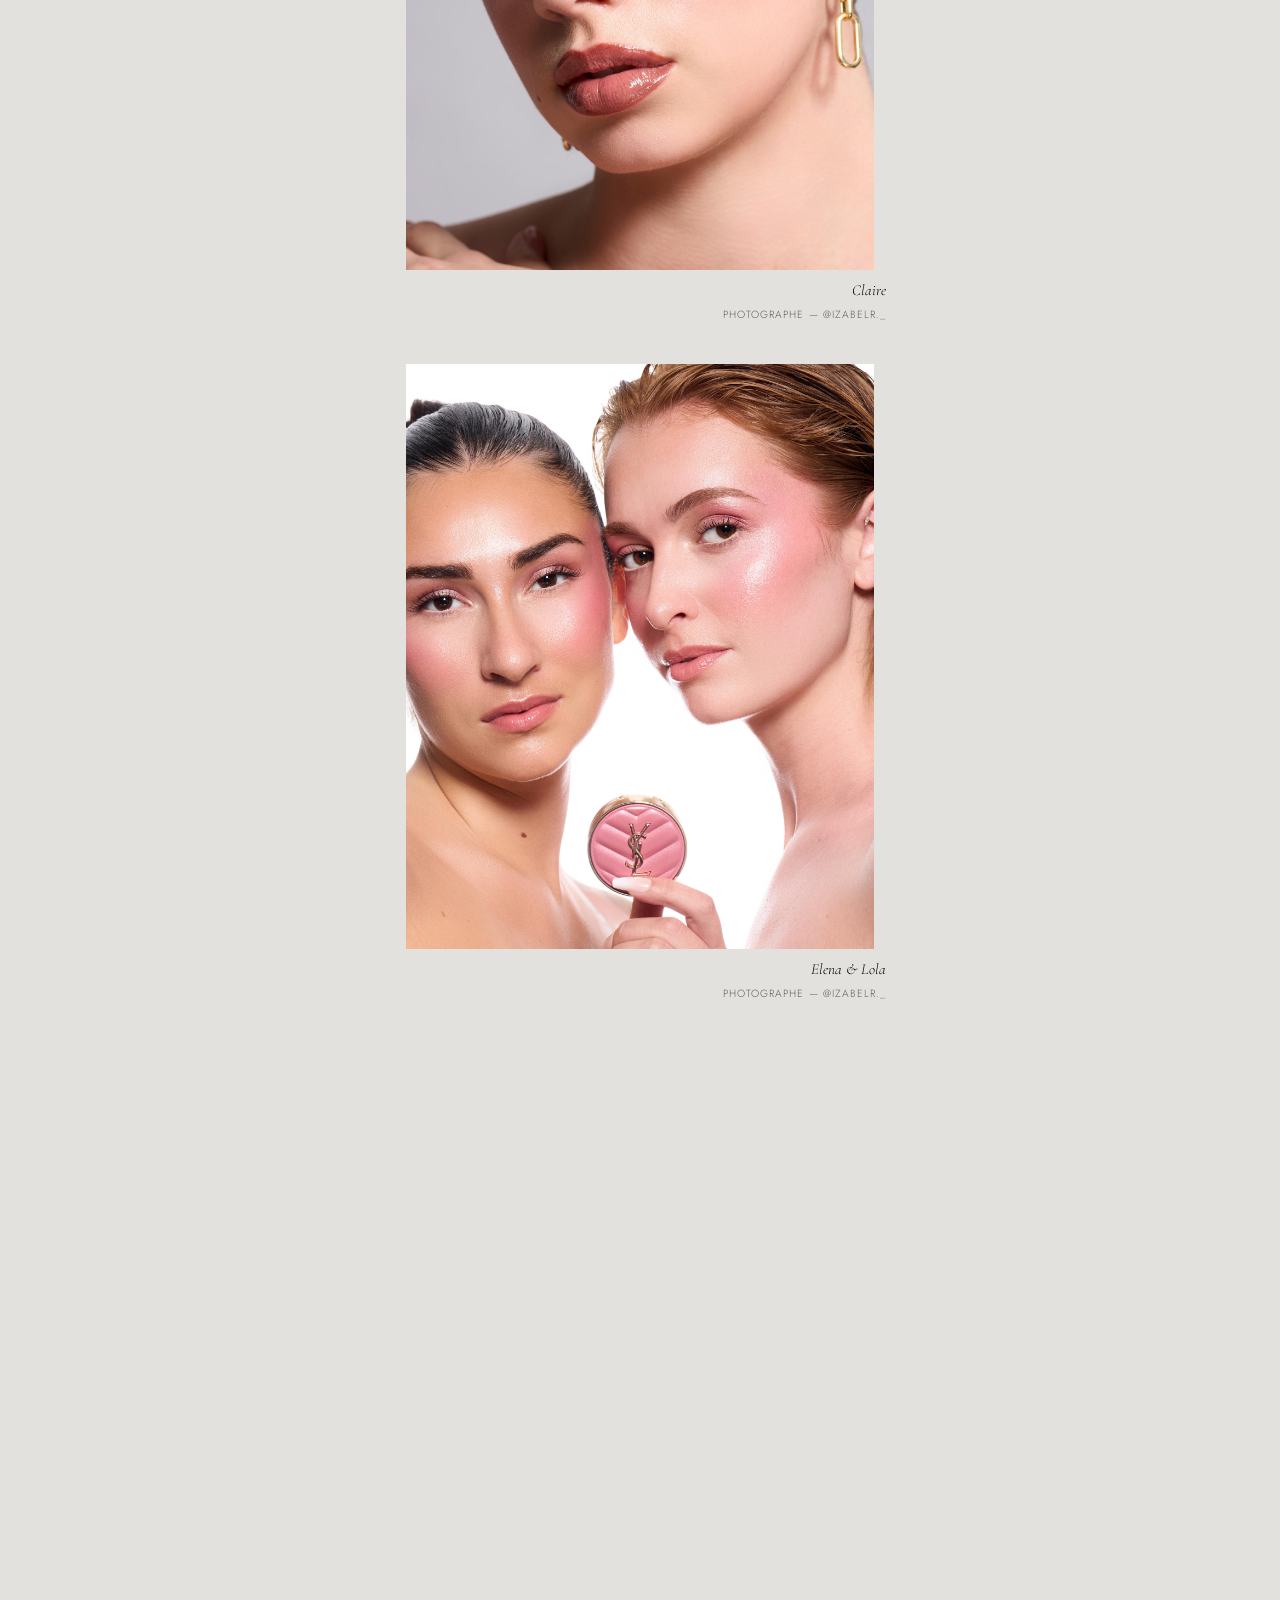
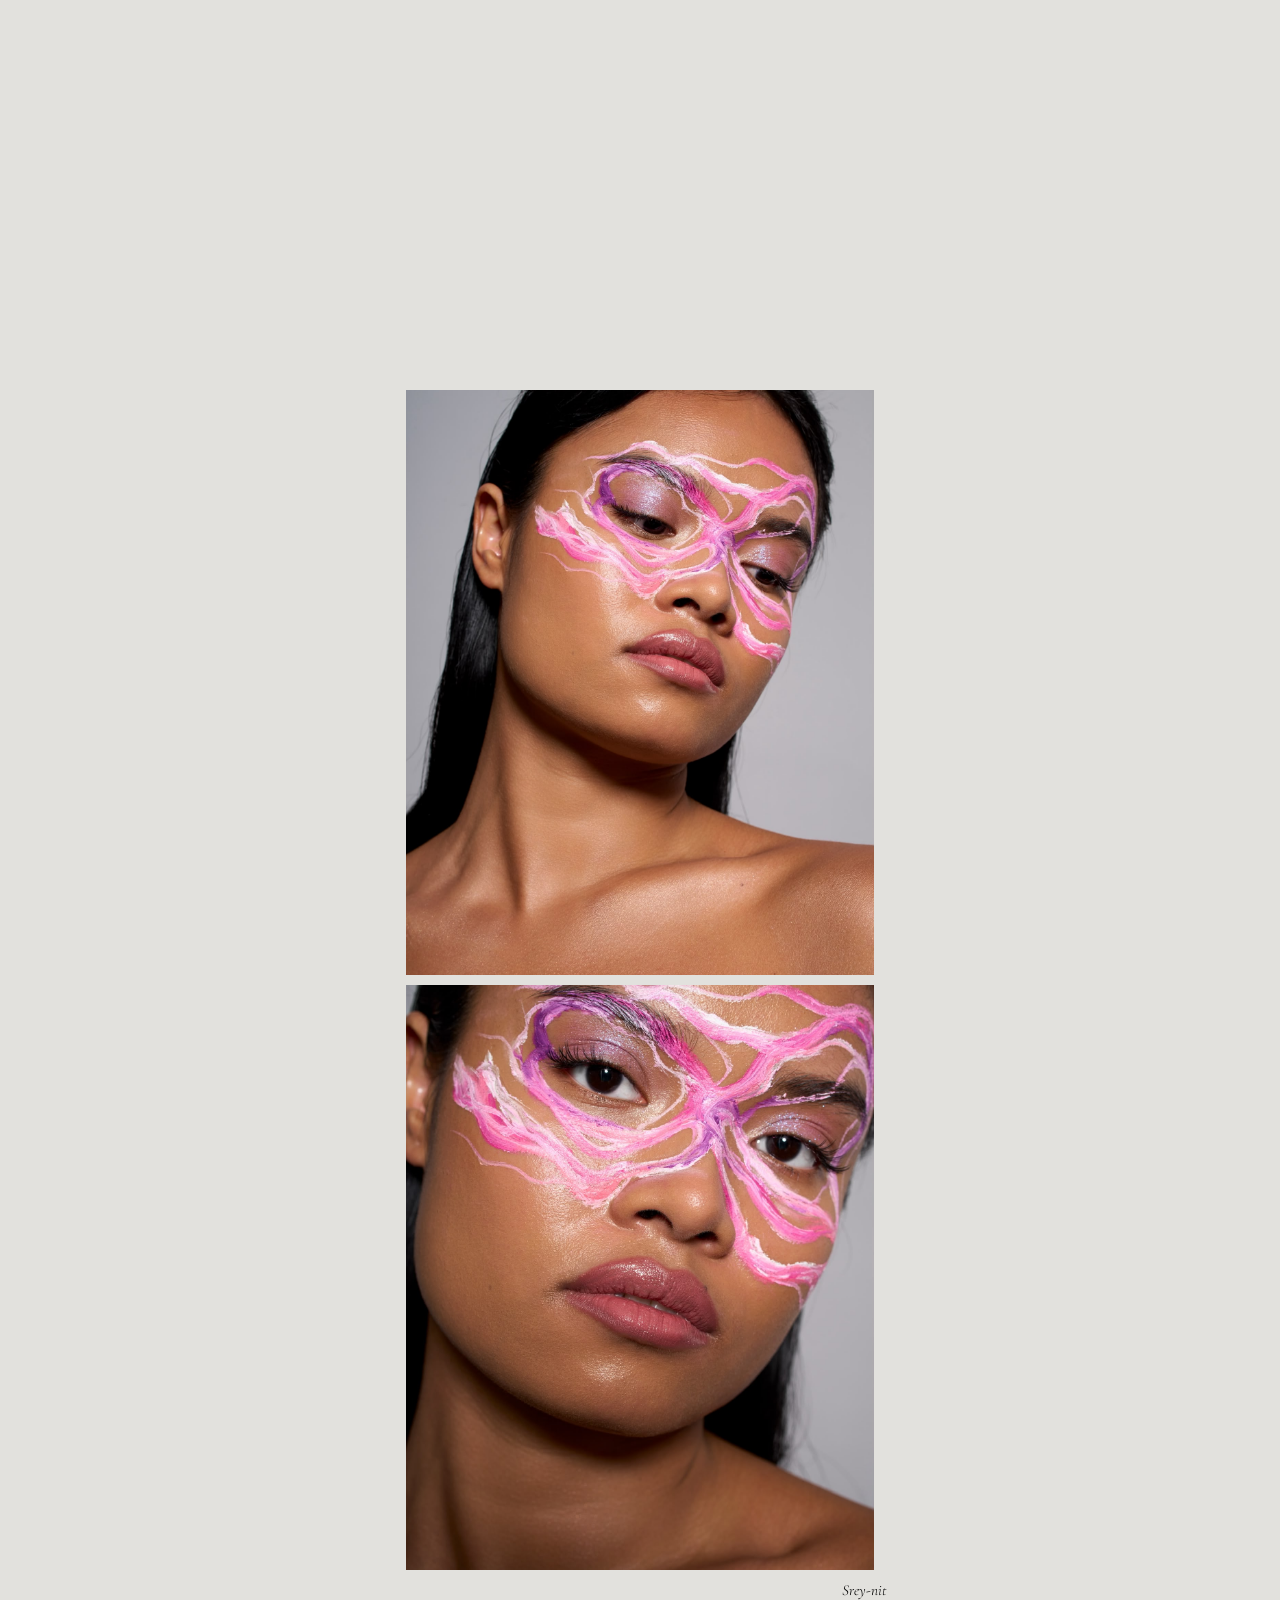
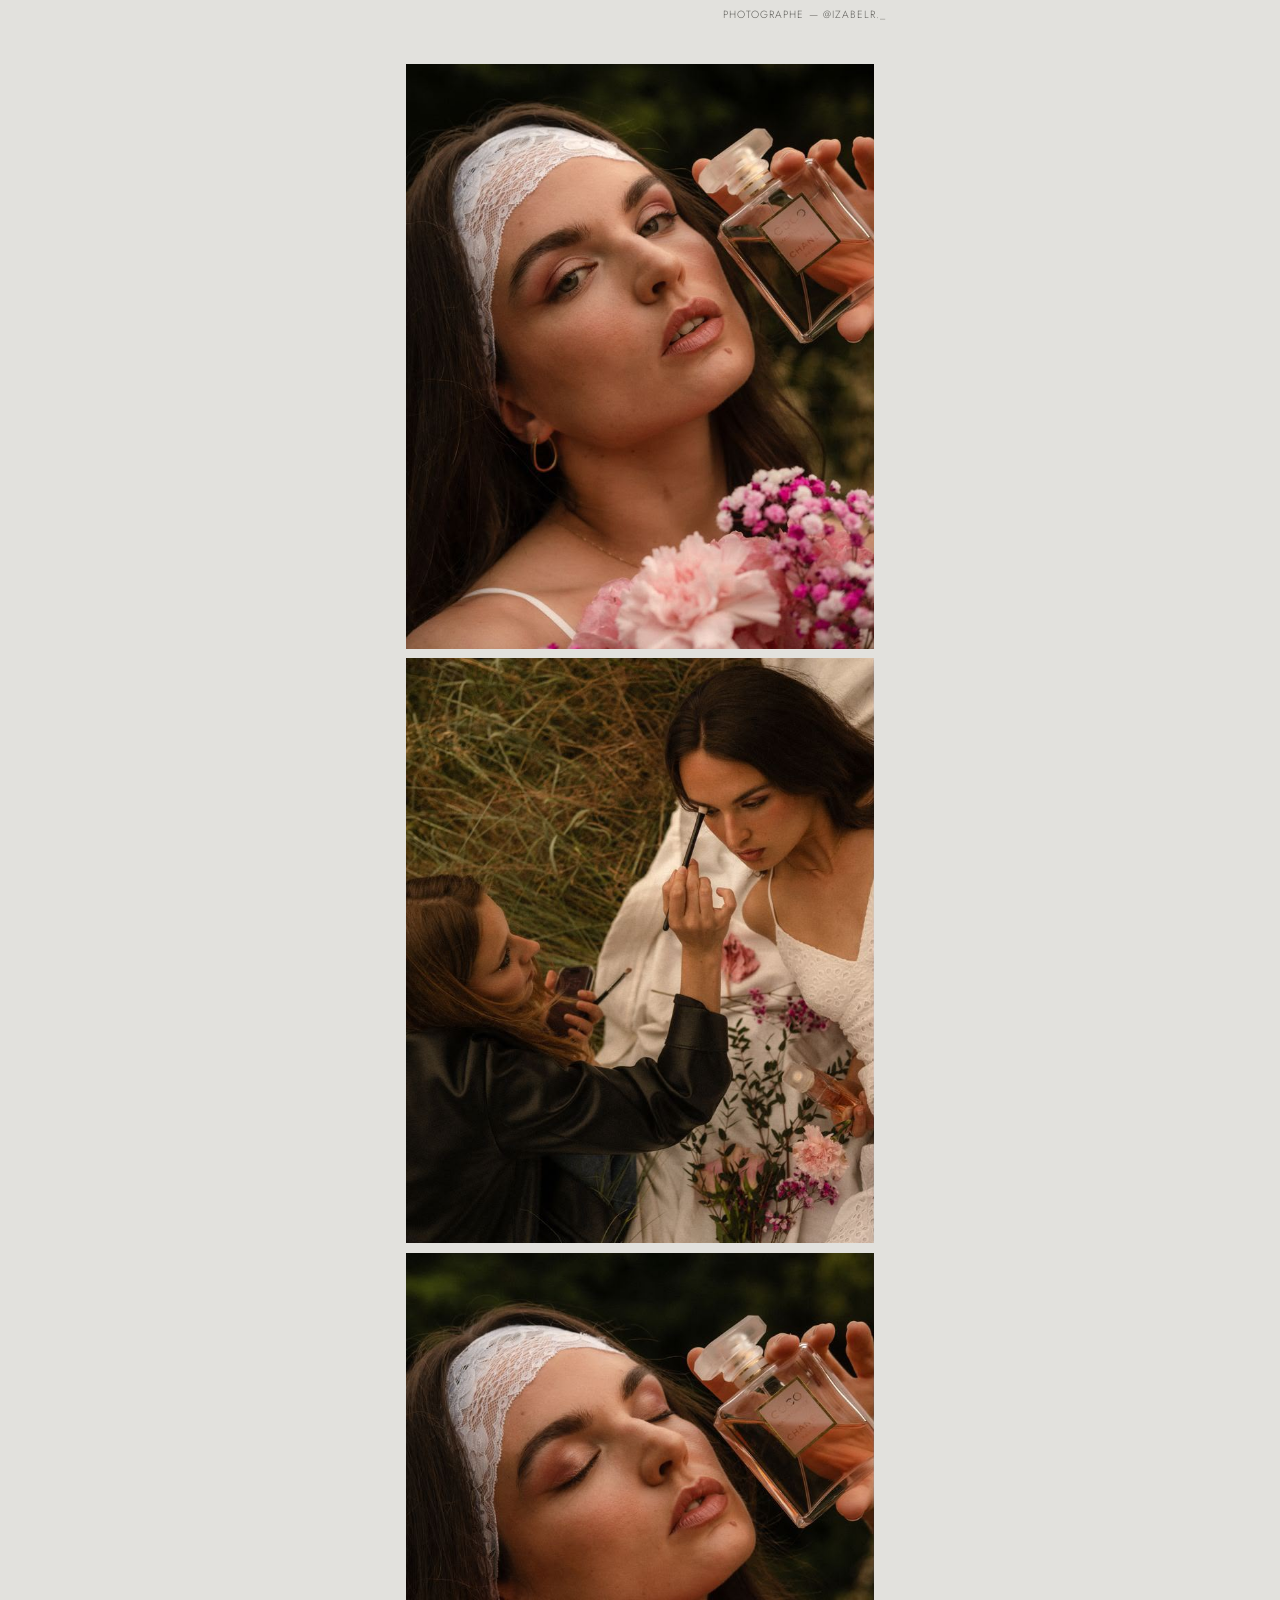
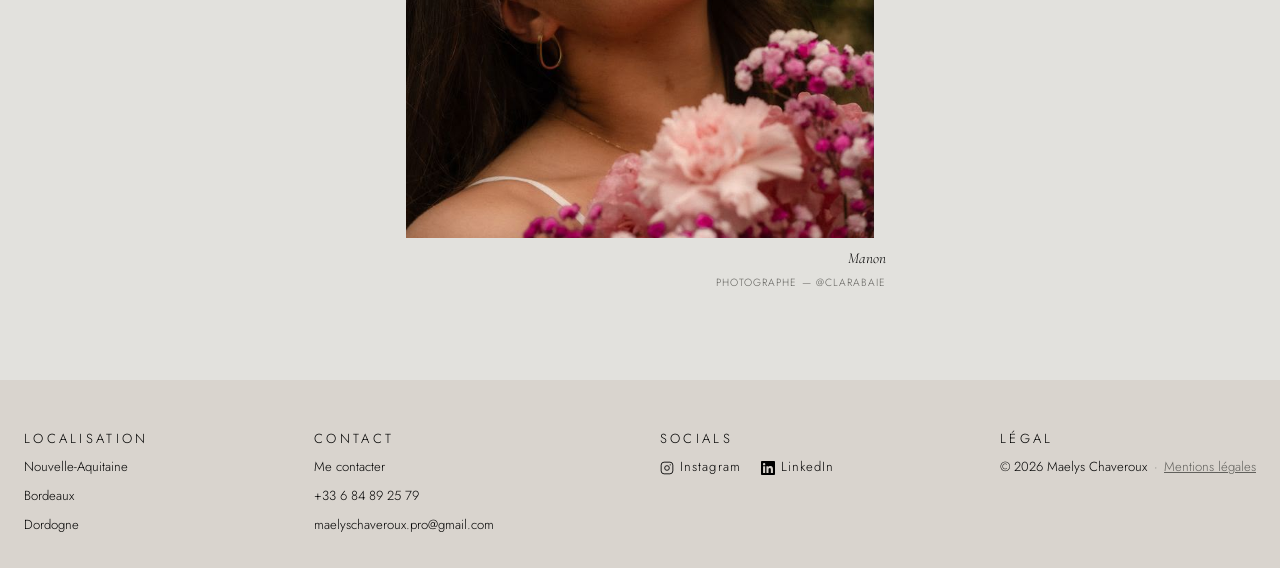
==== commit 2df8c953: "grosse maj" ====
--- a/book.html
+++ b/book.html
@@ -16,7 +16,7 @@
   <a href="index.html#apropos" class="nav-link">About</a>
   <a href="index.html#services" class="nav-link">Services</a>
   <a href="index.html" class="nav-logo">
-    <img src="Images/logo_nouveau.png" alt="Maelys Chaveroux — Makeup Artist" class="nav-logo-img">
+    <img src="Images/logo nouveau.png" alt="Maelys Chaveroux — Makeup Artist" class="nav-logo-img">
   </a>
   <a href="book.html" class="nav-link active">Book</a>
   <a href="contact.html" class="nav-link">Contact</a>
@@ -44,7 +44,7 @@
     <img src="Images/elodie2.jpeg" alt="Elodie" class="pos-center">
     <div class="book-caption">
       <span class="caption-name">Elodie</span>
-      <span class="caption-credit">Photographe — [nom]</span>
+      <span class="caption-credit">Photographe — @Izabelr._</span>
     </div>
   </div>
 
@@ -53,7 +53,7 @@
     <img src="Images/anna2.jpeg" alt="Anna" class="pos-center">
     <div class="book-caption">
       <span class="caption-name">Anna</span>
-      <span class="caption-credit">Photographe — [nom]</span>
+      <span class="caption-credit">Photographe — @elynemartin_</span>
     </div>
   </div>
 
@@ -62,7 +62,7 @@
     <img src="Images/manon2.jpeg" alt="Manon" class="pos-center">
     <div class="book-caption">
       <span class="caption-name">Manon</span>
-      <span class="caption-credit">Photographe — [nom]</span>
+      <span class="caption-credit">Photographe — @Izabelr._</span>
     </div>
   </div>
 
@@ -70,7 +70,7 @@
     <img src="Images/justine1.jpeg" alt="Justine" class="pos-center">
     <div class="book-caption">
       <span class="caption-name">Justine</span>
-      <span class="caption-credit">Photographe — [nom]</span>
+      <span class="caption-credit">Photographe — @Izabelr._</span>
     </div>
   </div>
 
@@ -78,7 +78,7 @@
     <img src="Images/lucia1.jpeg" alt="Lucia" class="pos-center">
     <div class="book-caption">
       <span class="caption-name">Lucia</span>
-      <span class="caption-credit">Photographe — [nom]</span>
+      <span class="caption-credit">Photographe — @elynemartin_</span>
     </div>
   </div>
 
@@ -86,7 +86,7 @@
     <img src="Images/claire1.jpeg" alt="Claire" class="pos-center">
     <div class="book-caption">
       <span class="caption-name">Claire</span>
-      <span class="caption-credit">Photographe — [nom]</span>
+      <span class="caption-credit">Photographe — @Izabelr._</span>
     </div>
   </div>
 
@@ -94,7 +94,7 @@
     <img src="Images/elena_lola1.jpeg" alt="Elena et Lola" class="pos-center">
     <div class="book-caption">
       <span class="caption-name">Elena &amp; Lola</span>
-      <span class="caption-credit">Photographe — [nom]</span>
+      <span class="caption-credit">Photographe — @Izabelr._</span>
     </div>
   </div>
 
@@ -103,7 +103,7 @@
     <img src="Images/amelie2.jpeg" alt="Amelie" class="pos-center">
     <div class="book-caption">
       <span class="caption-name">Amelie</span>
-      <span class="caption-credit">Photographe — [nom]</span>
+      <span class="caption-credit">Photographe — @l_oeil_de.pauline</span>
     </div>
   </div>
 
@@ -112,7 +112,7 @@
     <img src="Images/manon4.jpeg" alt="Manon" class="pos-center">
     <div class="book-caption">
       <span class="caption-name">Manon</span>
-      <span class="caption-credit">Photographe — [nom]</span>
+      <span class="caption-credit">Photographe — @Izabelr._</span>
     </div>
   </div>
 
@@ -121,7 +121,7 @@
     <img src="Images/srey-nit2.jpeg" alt="Srey-nit" class="pos-center">
     <div class="book-caption">
       <span class="caption-name">Srey-nit</span>
-      <span class="caption-credit">Photographe — [nom]</span>
+      <span class="caption-credit">Photographe — @Izabelr._</span>
     </div>
   </div>
 
@@ -131,7 +131,7 @@
     <img src="Images/manon6.jpeg" alt="Manon" class="pos-center">
     <div class="book-caption">
       <span class="caption-name">Manon</span>
-      <span class="caption-credit">Photographe — [nom]</span>
+      <span class="caption-credit">Photographe — @clarabaie</span>
     </div>
   </div>
 
@@ -191,10 +191,20 @@
   <div class="modal-box">
     <button class="modal-close" aria-label="Fermer">✕</button>
     <h2>Mentions légales</h2>
-    <h3>Éditeur du site</h3>
-    <p>Maelys Chaveroux — Auto-entrepreneur / [Forme juridique à compléter]<br>
-    Email : maelyschaveroux.pro@gmail.com<br>
-    Téléphone : +33 6 84 89 25 79</p>
+    <h3>Édition du site</h3>
+    <p>Le présent site est édité par Chaveroux Maelys, exerçant sous l'enseigne MaelysChaveroux, Entrepreneur Individuel, domicilié(e) a Cenon (33150), immatriculé(e) au Registre National des Entreprises (RNE) sous le numéro SIRET [en cours].</p>
+    <h3>TVA</h3>
+    <p>Numéro de TVA intracommunautaire : [TVA non applicable, art. 293 B du CGI].</p>
+    <h3>Directeur de la publication</h3>
+    <p>Maelys Chaveroux</p>
+    <h3>Contact</h3>
+    <p>maelyschaveroux.pro@gmail.com / +33 6 84 89 25 79</p>
+    <h3>Hébergement</h3>
+    <p>Le site est hébergé par GitHub Inc., dont le siège social est situé au 88 Colin P. Kelly Jr. St., San Francisco, CA 94107, États-Unis (<a href="https://support.github.com" target="_blank" rel="noopener">https://support.github.com</a>).</p>
+    <h3>Propriété intellectuelle</h3>
+    <p>L'ensemble des contenus présents sur ce site (photos de réalisations, textes, graphismes, logos) sont la propriété exclusive de Maelys Chaveroux. Toute reproduction, représentation ou diffusion, en tout ou partie, sans autorisation préalable écrite est strictement interdite.</p>
+    <h3>Données personnelles et cookies</h3>
+    <p>Ce site est un portfolio purement informatif. Il ne collecte aucune donnée personnelle et n'utilise aucun cookie de suivi ou de mesure d'audience.</p>
   </div>
 </div>
 
--- a/style.css
+++ b/style.css
@@ -69,27 +69,24 @@
 }
 
 /* ==========================================================================
-   NAV — bandeau fixe qui se cache au scroll vers le bas,
-   revient au scroll vers le haut ou en haut de page.
-   Ordre : About · Services · Logo (centre) · Book · Contact
+   NAV — bandeau en haut de la page, fixe et transparent au-dessus de l'accueil.
    ========================================================================== */
 .site-nav {
-  position: fixed;
-  top: 0; left: 0; right: 0;
+  position: relative;
+  top: 0;
+  left: 0;
+  right: 0;
+  width: 100%;
   z-index: 200;
   height: var(--nav-height);
   display: flex;
   align-items: center;
   justify-content: center;
-  gap: 1.25rem;
+  gap: 2rem;
   padding: 0 1rem;
-  background: rgba(226, 225, 221, 0.82);
-  backdrop-filter: blur(10px);
-  -webkit-backdrop-filter: blur(10px);
-  box-shadow: 0 1px 0 rgba(0,0,0,0.06);
-  transition: transform 0.35s ease;
-}
-.site-nav.nav-hidden { transform: translateY(-100%); }
+  background: transparent;
+}
+.site-nav.nav-hidden { transform: none !important; }
 
 .nav-link {
   font-size: 0.62rem;
@@ -115,11 +112,11 @@
   width: auto;
   display: block;
   transition: height 0.3s ease, transform 0.3s ease;
-  transform: scale(1.1);
+  transform: scale(1.7);
 }
 
 /* espace pour compenser le nav fixe */
-body { padding-top: 0; } /* le hero prend toute la hauteur, pas besoin d'offset sur l'accueil */
+body { padding-top: 0; } /* #accueil gère lui-même son offset via padding-top: var(--nav-height) */
 .page-offset { padding-top: var(--nav-height); }
 
 @media (min-width: 600px) {
@@ -130,73 +127,70 @@
 
 /* ==========================================================================
    HERO — Accueil
+   La section ne fait plus toute la hauteur de l'écran : la photo est collée
+   juste sous le bandeau (nav), centrée horizontalement, et le texte suit
+   naturellement en dessous, sans grand espace vide.
    ========================================================================== */
 #accueil {
   position: relative;
-  min-height: 100svh;
   overflow: hidden;
-  display: flex;
-  align-items: flex-end;
   padding: 0 0 3rem;
-}
-.hero-bg {
+  background: var(--clair) url("Images/fond2.png") center/cover no-repeat;
+}
+#accueil::after {
+  content: "";
   position: absolute;
   inset: 0;
-  z-index: 1;
-  background-image: url('../Images/Couverture.jpeg');
-  background-size: cover;
-  background-position: center;
-}
-.hero-bg::after {
-  content: '';
-  position: absolute;
-  inset: 0;
-  background: linear-gradient(to bottom, rgba(0,0,0,0.25) 0%, rgba(0,0,0,0) 35%, rgba(0,0,0,0.35) 100%);
+  background: rgba(255, 255, 255, 0.35);
+  pointer-events: none;
 }
 .hero-front-img-wrap {
-  position: absolute;
-  top: 50%;
-  left: 50%;
-  transform: translate(-50%, -50%);
+  position: relative;
   z-index: 2;
-  width: 50%;
+  width: 58%;
+  max-width: 340px;
   aspect-ratio: 3/4;
-  box-shadow: 0 20px 50px rgba(0,0,0,0.35);
+  margin: 0 auto;
+  box-shadow: 0 20px 50px rgba(0,0,0,0.25);
   border: 6px solid var(--clair);
 }
-.hero-front-img-wrap img { width: 100%; height: 100%; object-fit: cover; }
+.hero-front-img-wrap img { width: 100%; height: 100%; object-fit: cover;}
 .hero-content {
   position: relative;
   z-index: 3;
   width: 100%;
   text-align: center;
-  padding: 0 1.5rem;
+  padding: 1.5rem 1.5rem 0;
 }
 .hero-eyebrow {
   font-size: 0.62rem;
   letter-spacing: 0.3em;
   text-transform: uppercase;
-  color: var(--clair);
+  color: var(--text-light);
   margin-bottom: 0.6rem;
 }
 .hero-title {
   font-family: var(--font-titres);
   font-size: clamp(2.2rem, 10vw, 3.6rem);
-  color: var(--clair);
+  color: var(--text-dark);
   line-height: 1;
 }
 .hero-subtitle {
   font-size: 0.75rem;
   letter-spacing: 0.25em;
   text-transform: uppercase;
-  color: var(--clair);
+  color: var(--text-light);
   margin-top: 0.75rem;
 }
 
+@media (min-width: 700px) {
+  .hero-front-img-wrap { width: 32%; max-width: 380px; }
+}
+
 /* ==========================================================================
    AVIS — étoiles + carrousel
    ========================================================================== */
-#avis { background: var(--clair); text-align: center; }
+#avis { background: var(--gris); text-align: center; }
 .avis-note-globale {
   display: flex;
   flex-direction: column;
@@ -262,7 +256,7 @@
 .avis-dot {
   width: 6px; height: 6px;
   border-radius: 50%;
-  background: var(--gris);
+  background: var(--clair);
   border: none;
   cursor: pointer;
   padding: 0;
@@ -270,39 +264,36 @@
 .avis-dot.active { background: var(--text-dark); }
 
 /* ==========================================================================
-   À PROPOS — deux cadres superposés
+   À PROPOS — cadre foncé contenant le texte, photo qui déborde en écrasant
+   son coin supérieur gauche. Le texte commence à droite de la photo, revient
+   à la ligne en restant dans le cadre, puis passe sous la photo une fois
+   qu'il l'a dépassée.
    ========================================================================== */
 #apropos { background: var(--clair); }
 .about-stack {
   position: relative;
   max-width: 480px;
   margin: 3rem auto 0;
-}
-
-/* Rectangle foncé décoratif, indépendant du texte : donne l'impression d'un
-   second cadre derrière la photo, sans jamais toucher le texte. */
-.about-decor {
-  position: absolute;
-  top: 1rem;
-  left: 1rem;
-  width: 50%;
-  aspect-ratio: 3/4;
-  background: var(--fonce);
-  z-index: 0;
-}
-
-/* Conteneur du flux texte + photo flottante */
+  padding-left: 6%;
+}
+
+/* Cadre foncé qui contient tout le texte */
 .about-content {
   position: relative;
   z-index: 1;
+  background: var(--gris);
+  margin-left: 16%;
+  padding: 2.75rem 1.5rem 2rem 1.75rem;
 }
 .about-content::after { content: ''; display: table; clear: both; }
 
+/* Photo flottante : déborde au-dessus et à gauche du cadre, ce qui donne
+   l'impression qu'elle écrase une partie de son coin. */
 .about-photo-card {
   float: left;
-  width: 50%;
+  width: 54%;
   aspect-ratio: 3/4;
-  margin: 0 1.5rem 1.5rem 0;
+  margin: -2.25rem 1.25rem 1.25rem -22%;
   position: relative;
   z-index: 2;
   box-shadow: 0 14px 34px rgba(0,0,0,0.22);
@@ -324,15 +315,15 @@
 }
 
 @media (min-width: 700px) {
-  .about-stack { max-width: 620px; }
-  .about-decor { width: 40%; top: 1.5rem; left: 1.5rem; }
-  .about-photo-card { width: 42%; margin: 0 2rem 1.5rem 0; }
+  .about-stack { max-width: 620px; padding-left: 8%; }
+  .about-content { margin-left: 18%; padding: 3.25rem 2rem 2.5rem 2.25rem; }
+  .about-photo-card { width: 44%; margin: -2.5rem 1.75rem 1.5rem -22%; }
 }
 
 /* ==========================================================================
    SERVICES — 3 cases côte à côte
    ========================================================================== */
-#services { background: var(--fonce); }
+#services { background: var(--gris); }
 .services-grid {
   display: grid;
   grid-template-columns: repeat(3, 1fr);
@@ -598,17 +589,6 @@
 }
 .contact-info-item a { font-size: 0.95rem; text-decoration: none; }
 
-.contact-form-wrap {
-  max-width: 640px;
-  margin: 0 auto 3.5rem;
-}
-.contact-form-wrap iframe {
-  width: 100%;
-  min-height: 900px;
-  border: none;
-  background: var(--blanc);
-}
-
 .contact-map-wrap { max-width: 720px; margin: 0 auto; }
 .contact-map-wrap iframe {
   width: 100%;
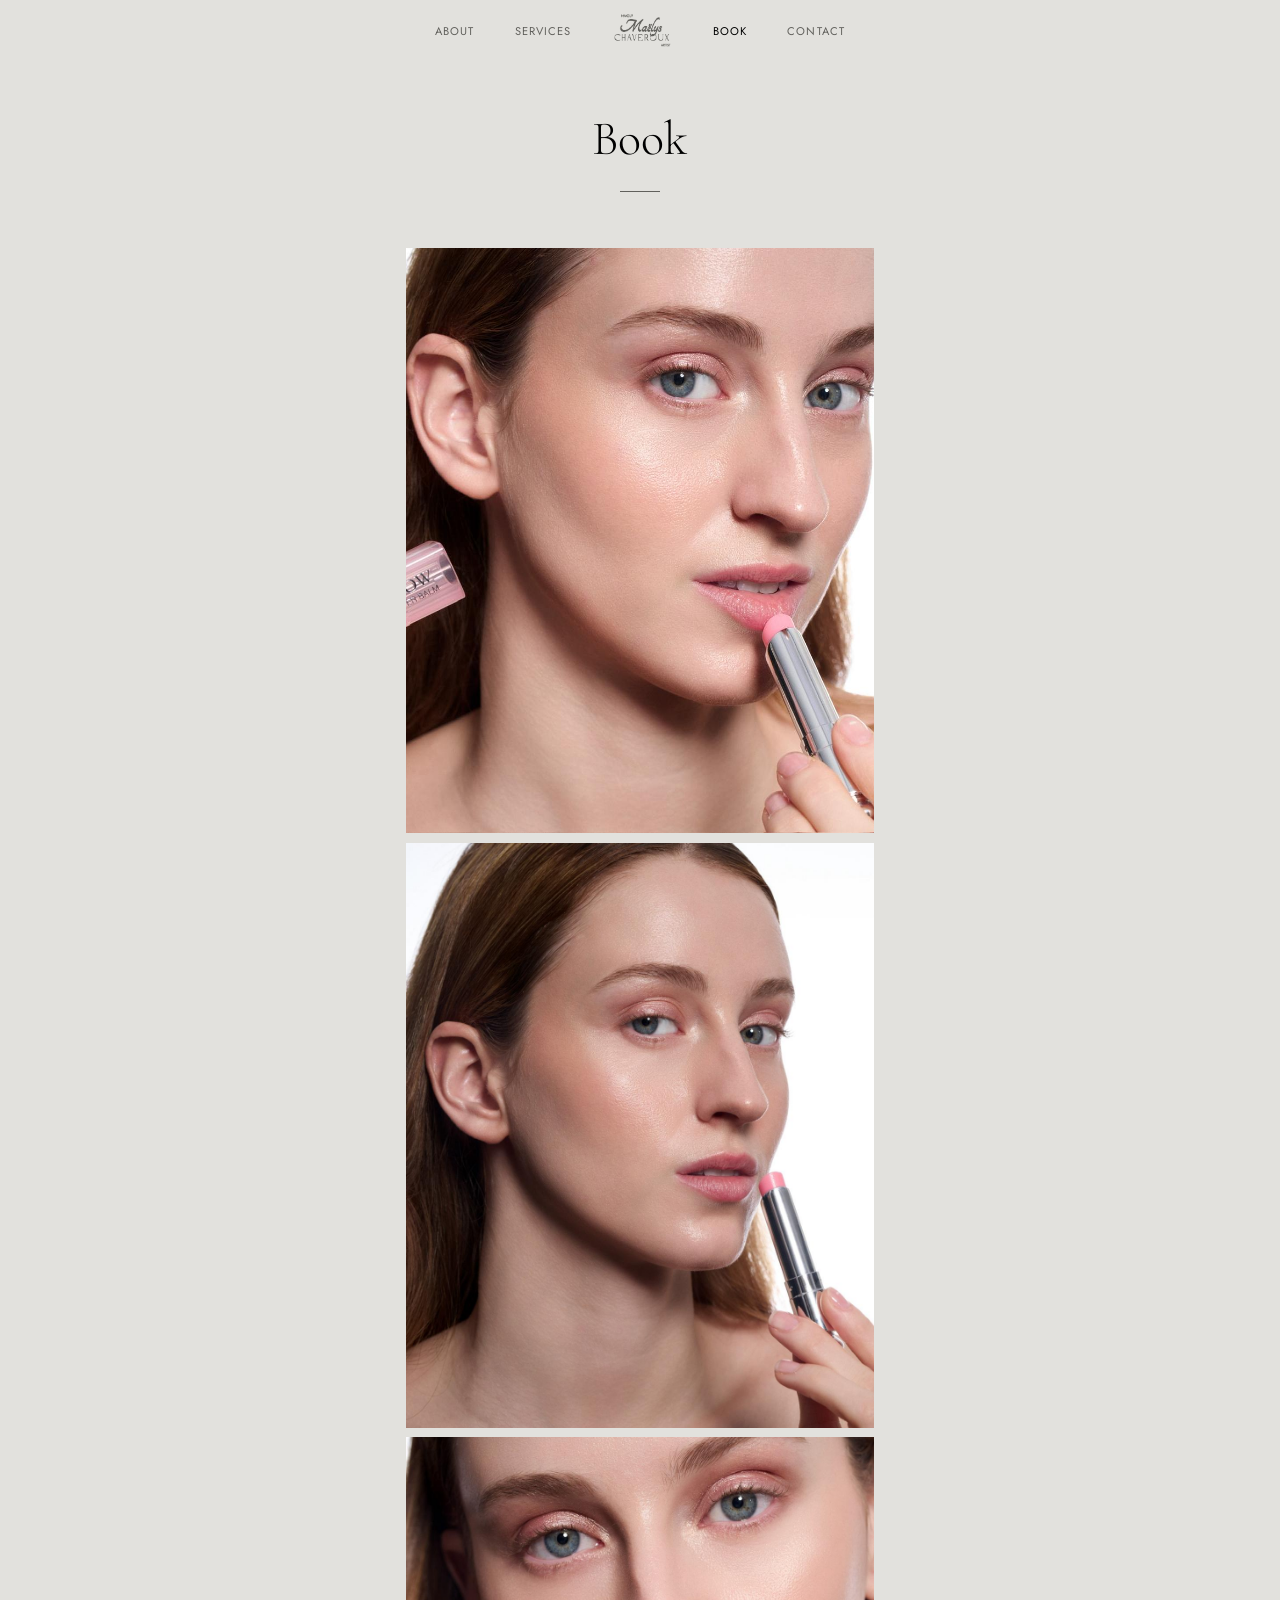
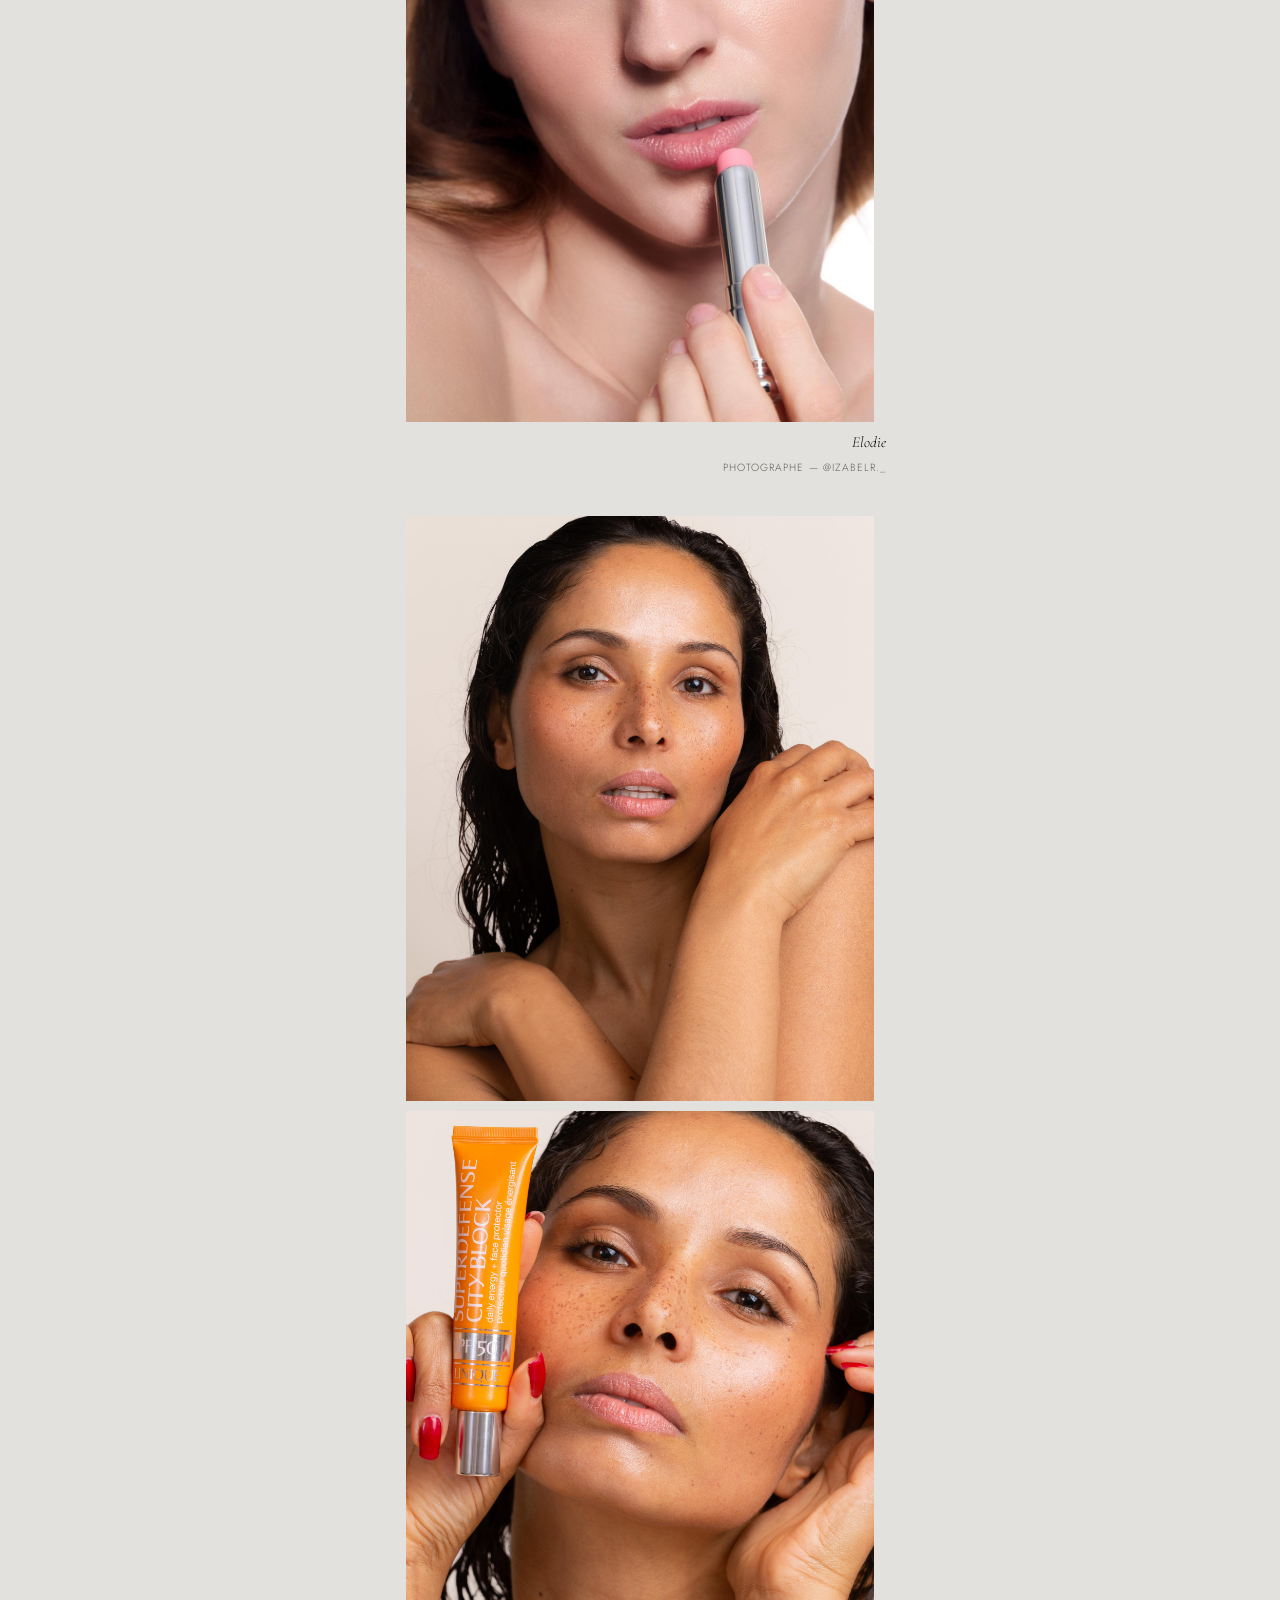
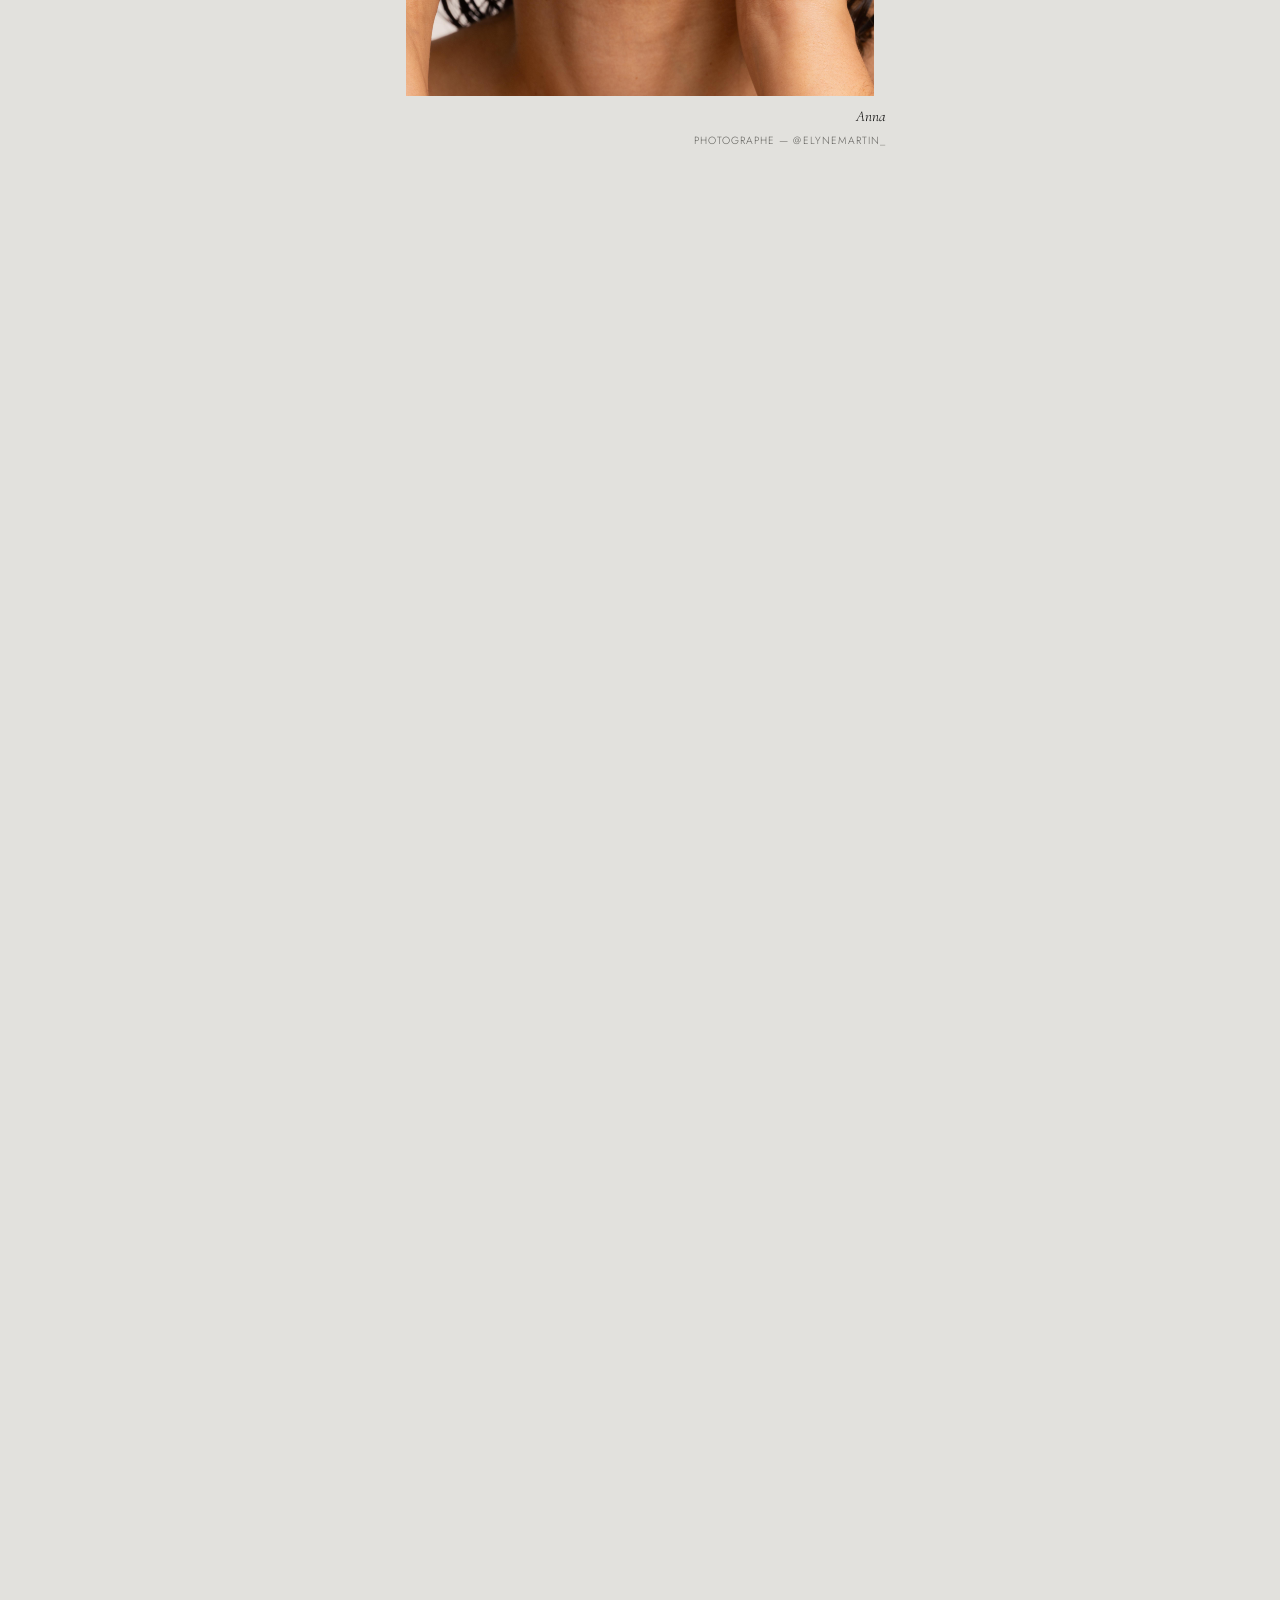
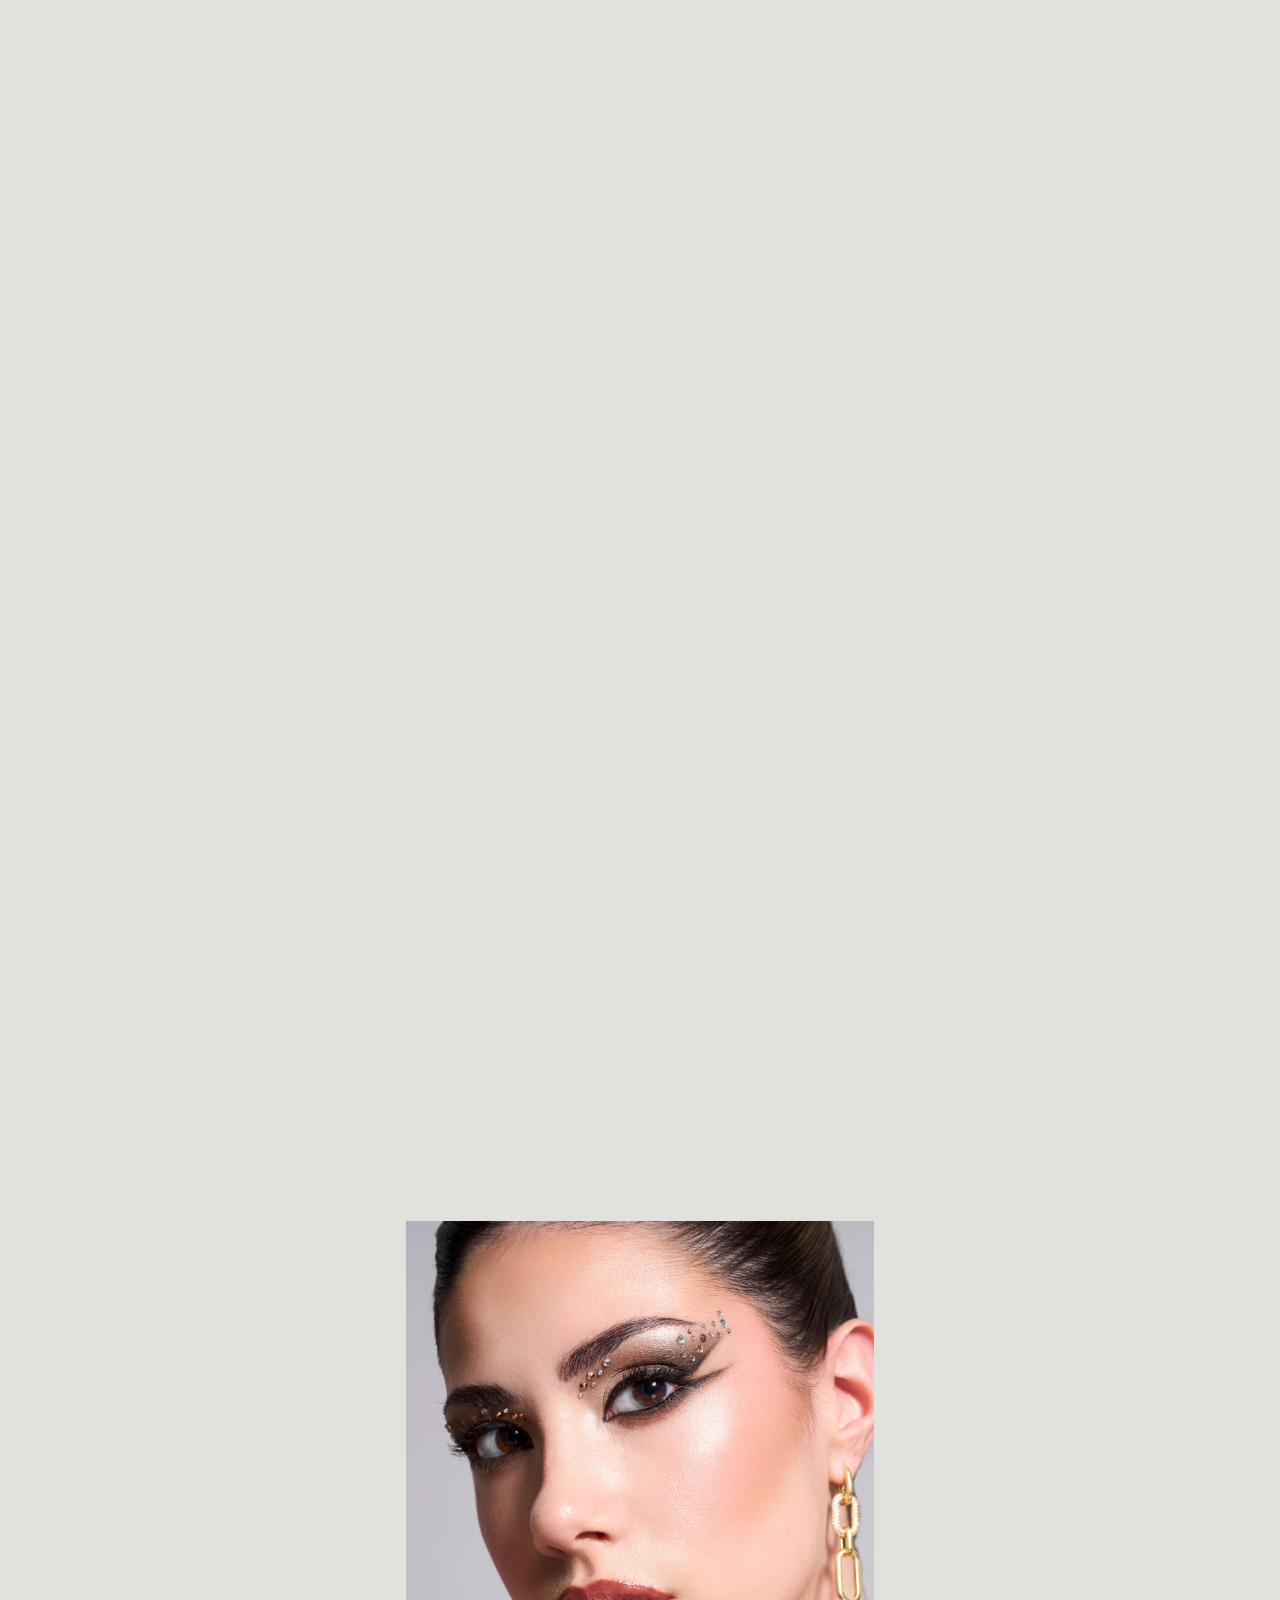
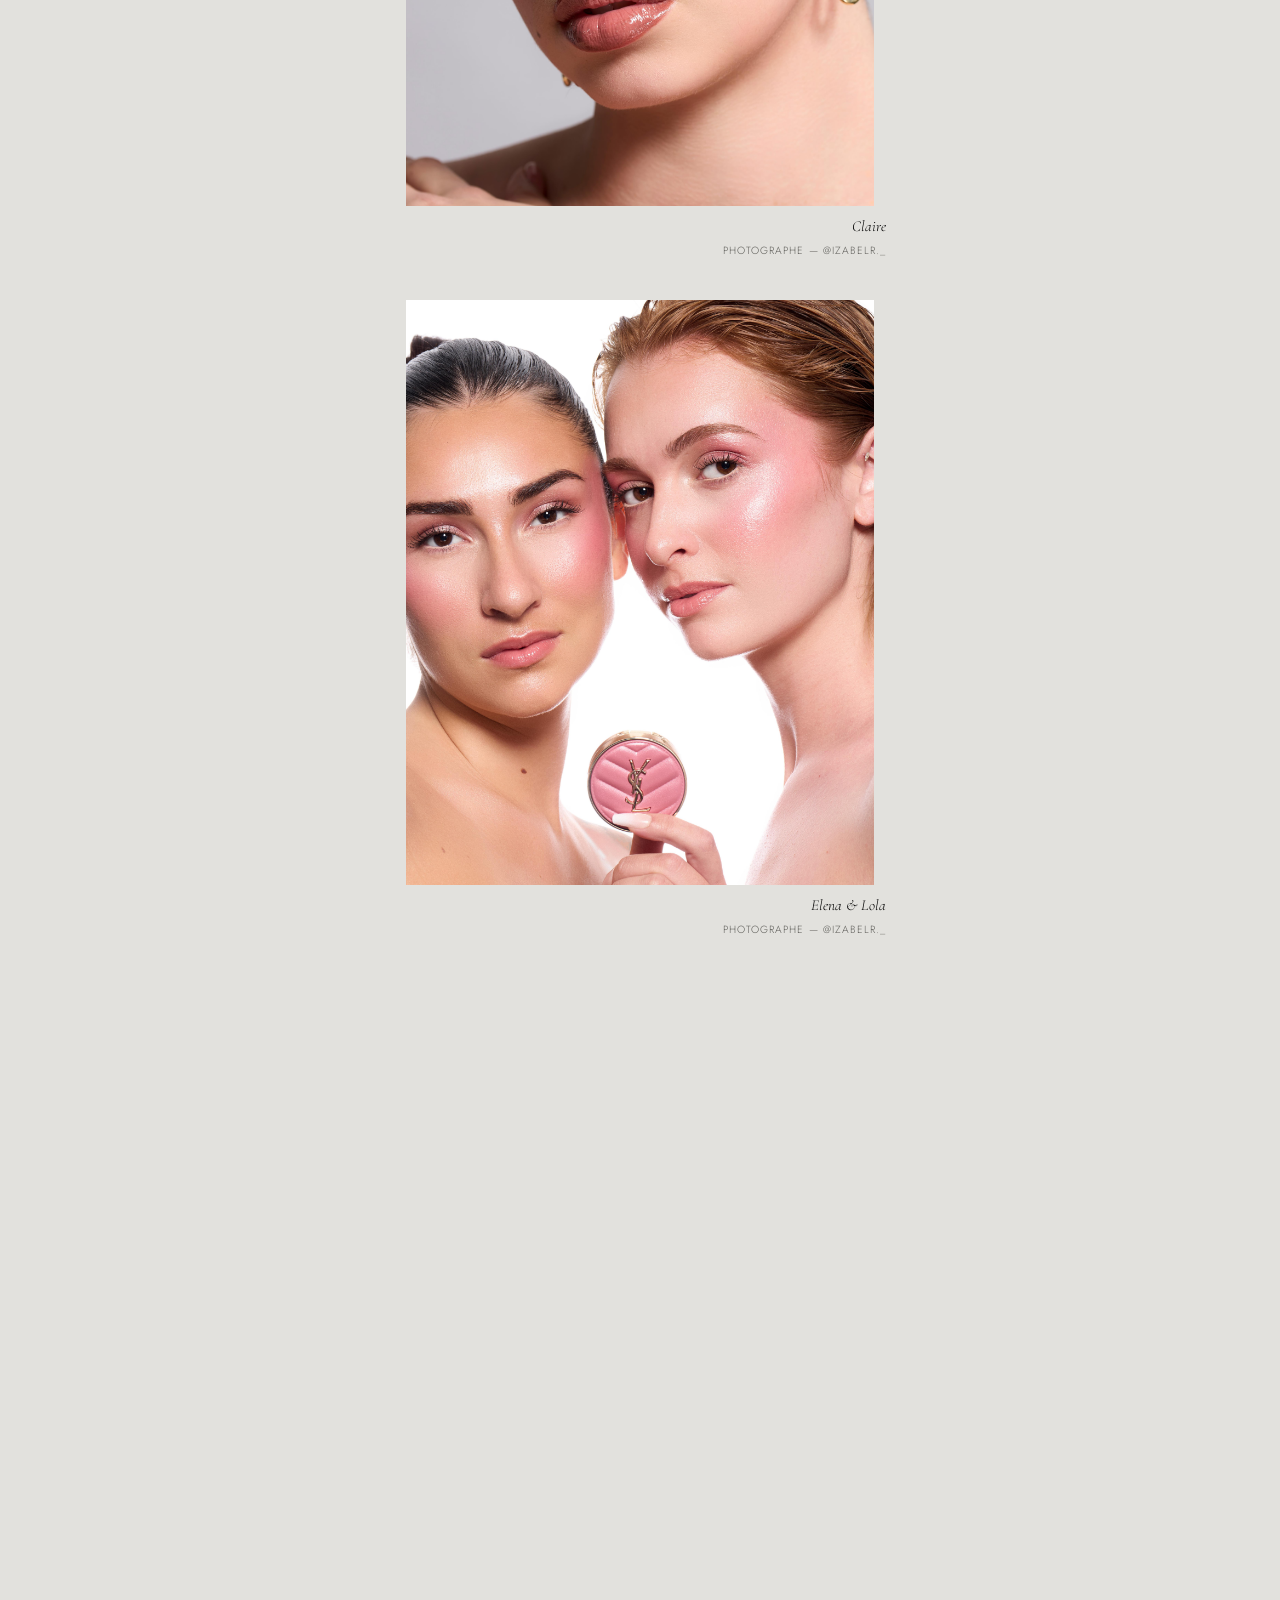
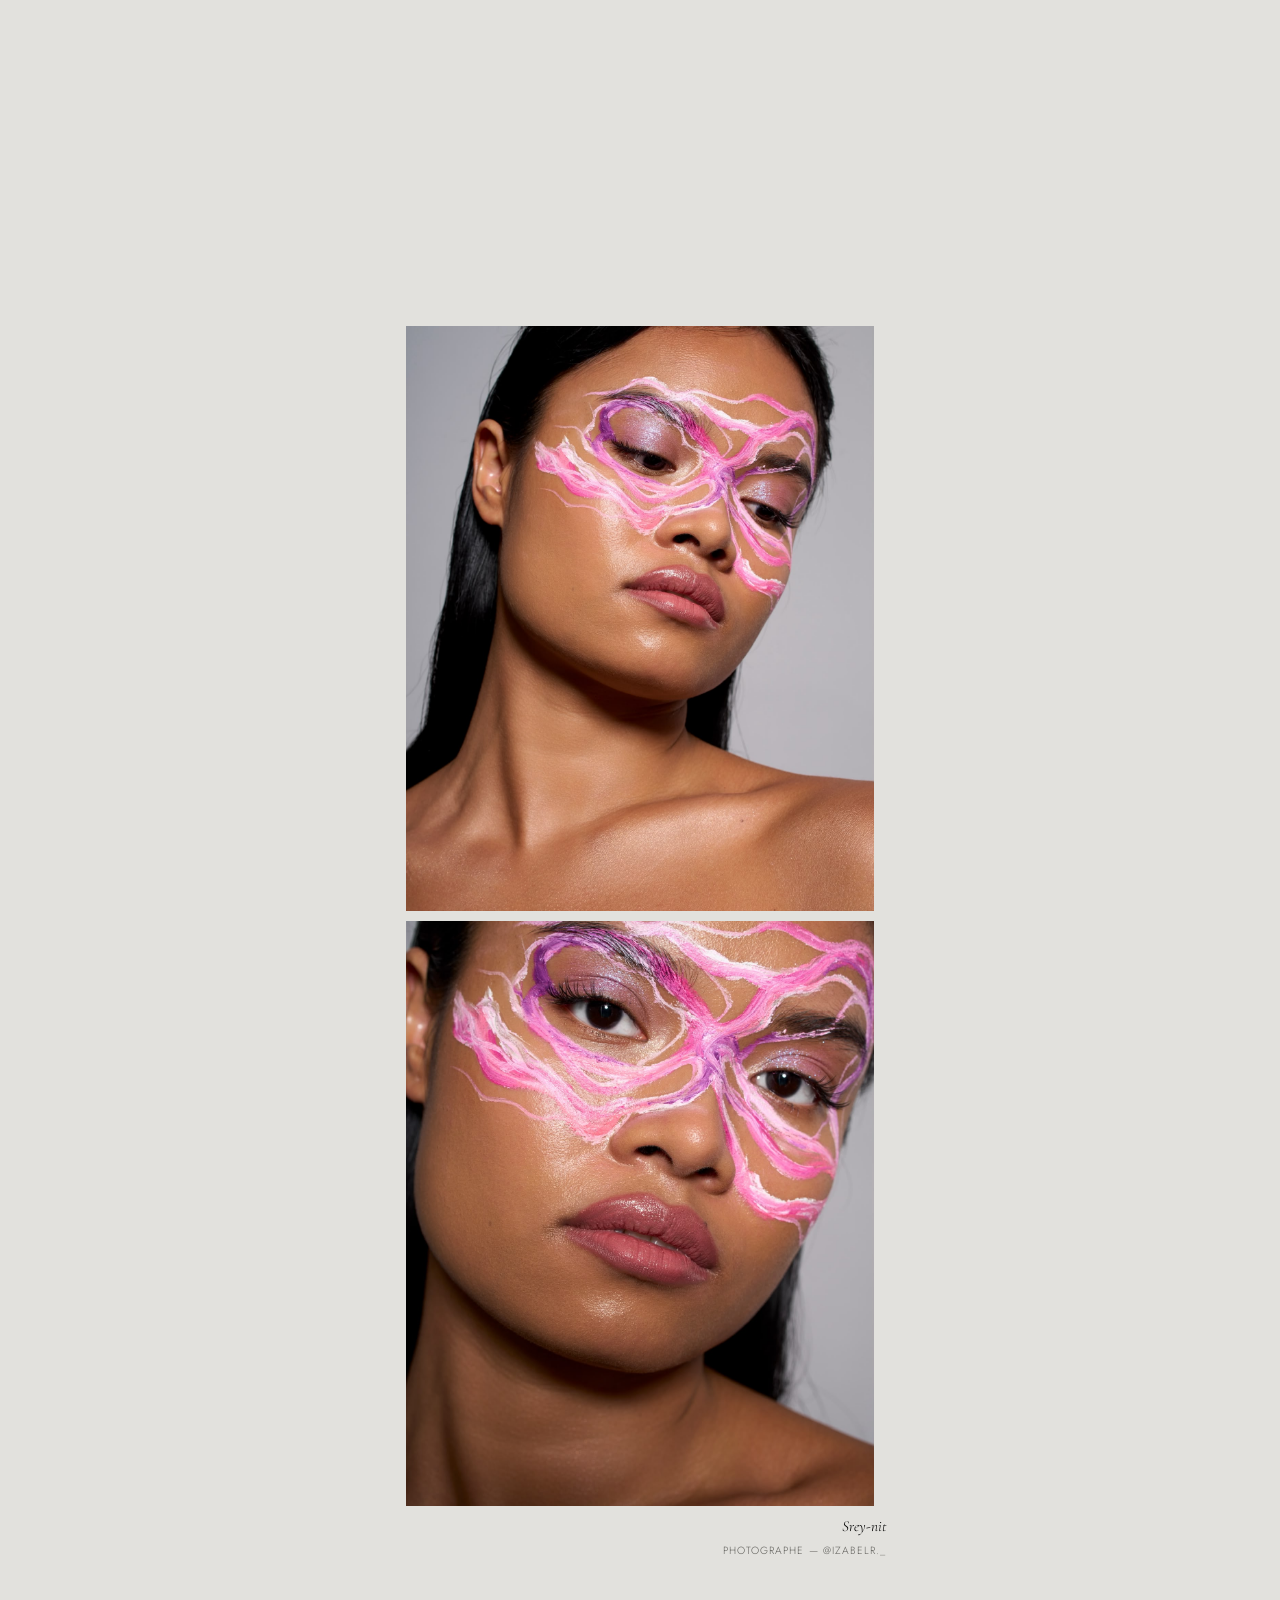
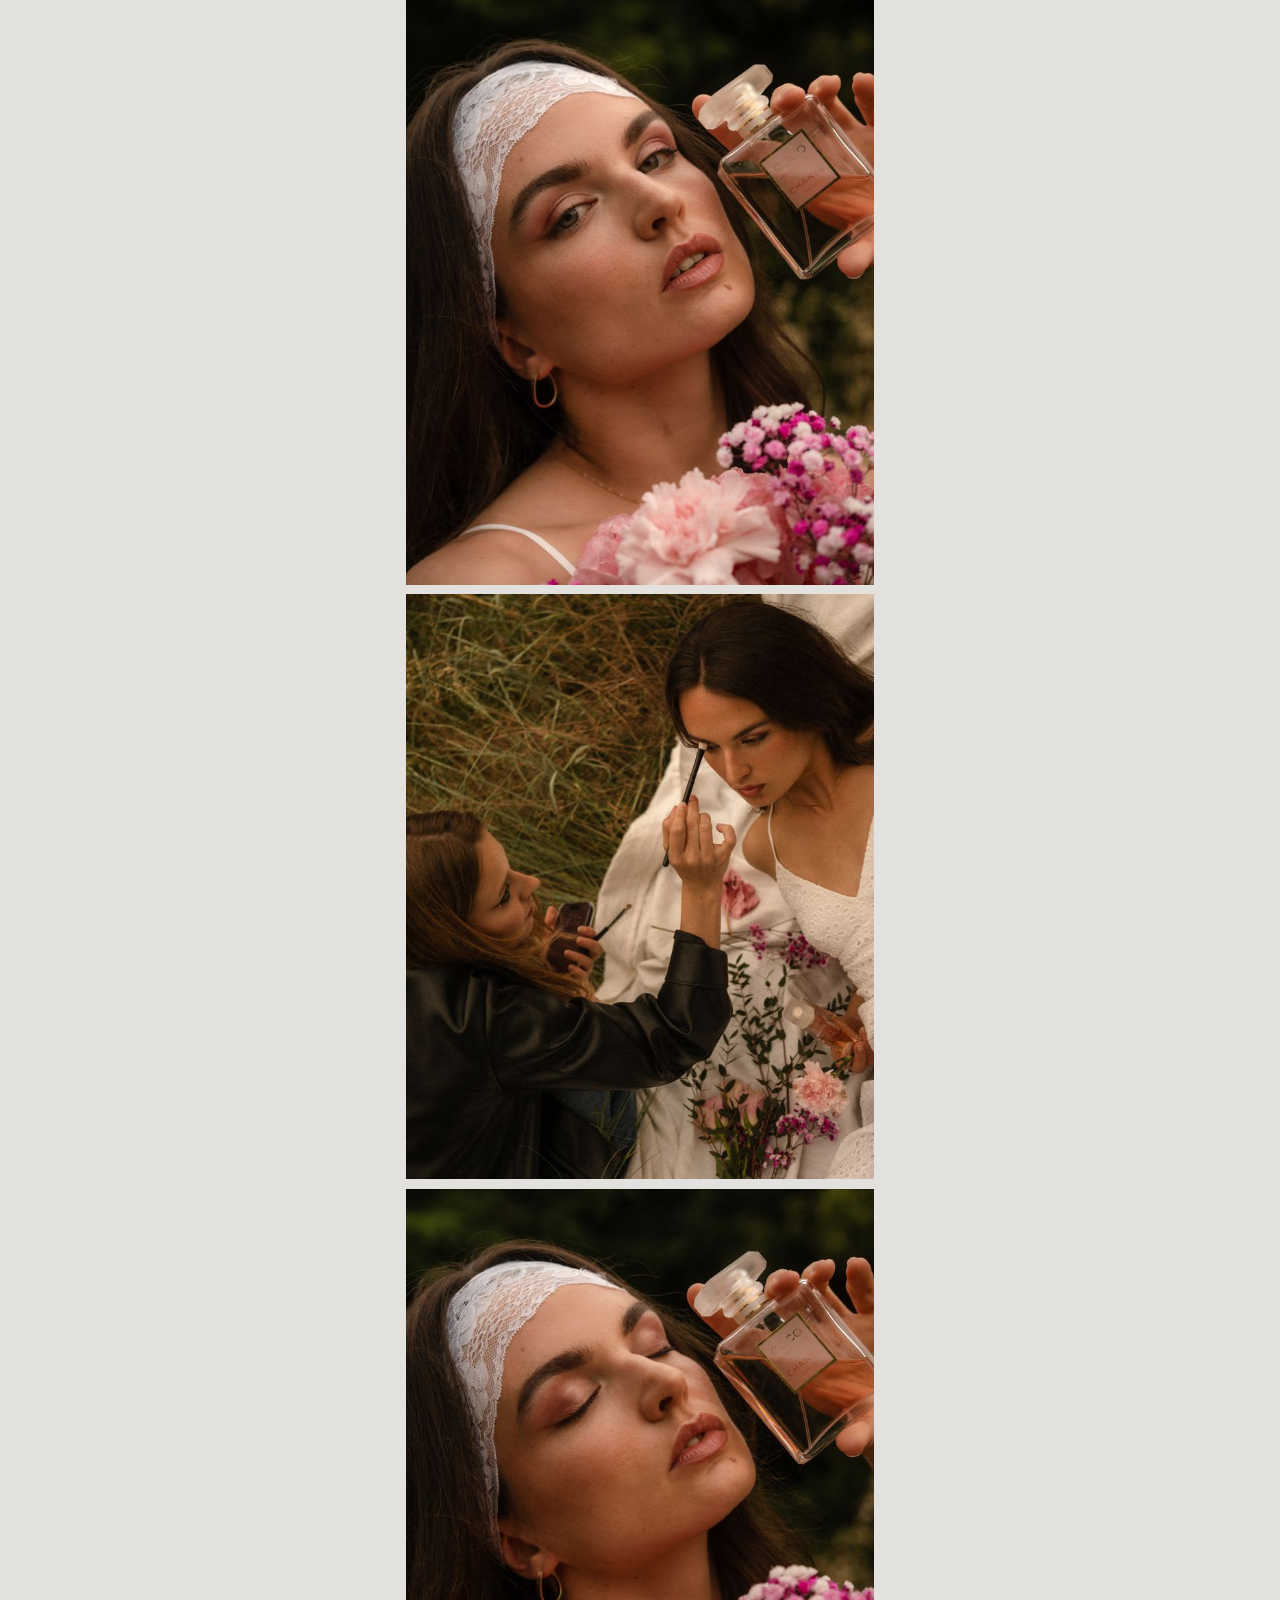
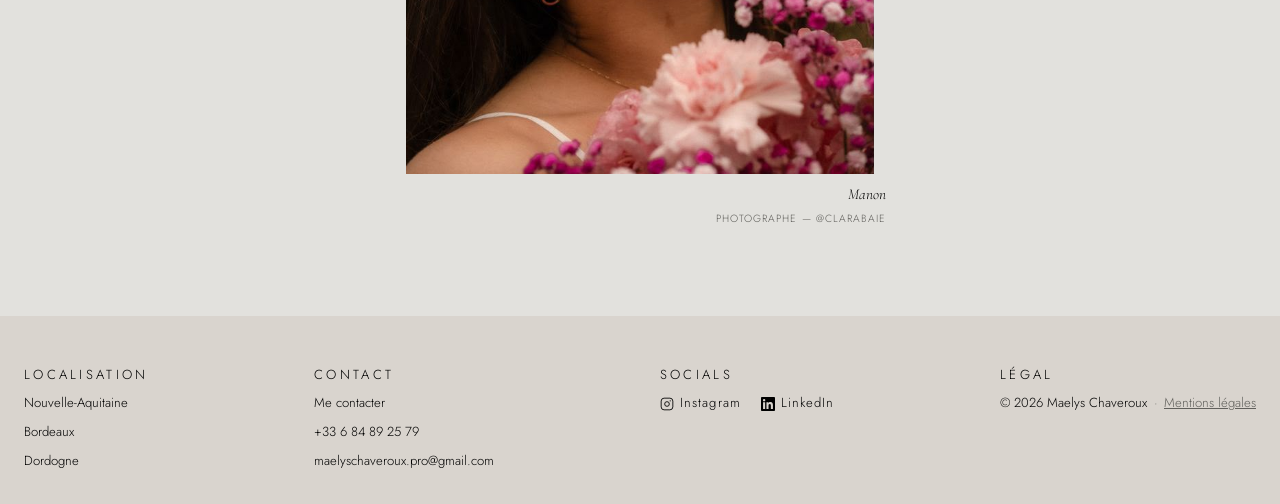
==== commit 4e44196c: "version finale 1" ====
--- a/book.html
+++ b/book.html
@@ -16,7 +16,7 @@
   <a href="index.html#apropos" class="nav-link">About</a>
   <a href="index.html#services" class="nav-link">Services</a>
   <a href="index.html" class="nav-logo">
-    <img src="Images/logo nouveau.png" alt="Maelys Chaveroux — Makeup Artist" class="nav-logo-img">
+    <img src="Images/Logo.png" alt="Maelys Chaveroux — Makeup Artist" class="nav-logo-img">
   </a>
   <a href="book.html" class="nav-link active">Book</a>
   <a href="contact.html" class="nav-link">Contact</a>
--- a/style.css
+++ b/style.css
@@ -23,7 +23,7 @@
   --font-texte: 'Jost', sans-serif;
 
   /* Rythme */
-  --section-pad: 4rem 1.5rem;
+  --section-pad: 2.75rem 1rem;
   --container-max: 1100px;
   --nav-height: 64px;
 }
@@ -81,17 +81,17 @@
   height: var(--nav-height);
   display: flex;
   align-items: center;
-  justify-content: center;
-  gap: 2rem;
-  padding: 0 1rem;
+  justify-content: space-between;
+  gap: 0;
+  padding: 0 0.85rem;
   background: transparent;
 }
 .site-nav.nav-hidden { transform: none !important; }
 
 .nav-link {
-  font-size: 0.62rem;
+  font-size: 0.55rem;
   font-weight: 400;
-  letter-spacing: 0.18em;
+  letter-spacing: 0.1em;
   text-transform: uppercase;
   color: var(--text-light);
   text-decoration: none;
@@ -105,14 +105,14 @@
   align-items: center;
   justify-content: center;
   flex-shrink: 0;
-  margin: 0 0.35rem;
+  margin: 0 0.15rem;
 }
 .nav-logo-img {
-  height: 44px;
+  height: 38px;
   width: auto;
   display: block;
   transition: height 0.3s ease, transform 0.3s ease;
-  transform: scale(1.7);
+  transform: scale(1.25);
 }
 
 /* espace pour compenser le nav fixe */
@@ -120,7 +120,12 @@
 .page-offset { padding-top: var(--nav-height); }
 
 @media (min-width: 600px) {
-  .site-nav { gap: 2.5rem; }
+  .site-nav {
+    justify-content: center;
+    gap: 2.5rem;
+    padding: 0 1rem;
+  }
+  .nav-logo { margin: 0 0.35rem; }
   .nav-link { font-size: 0.7rem; }
   .nav-logo-img { height: 50px; transform: scale(1.15); }
 }
@@ -135,7 +140,7 @@
   position: relative;
   overflow: hidden;
   padding: 0 0 3rem;
-  background: var(--clair) url("Images/fond2.png") center/cover no-repeat;
+  background: var(--clair) url("Images/Fond_rideau.png") center/cover no-repeat;
 }
 #accueil::after {
   content: "";
@@ -274,7 +279,7 @@
   position: relative;
   max-width: 480px;
   margin: 3rem auto 0;
-  padding-left: 6%;
+  padding-left: 0;
 }
 
 /* Cadre foncé qui contient tout le texte */
@@ -282,8 +287,8 @@
   position: relative;
   z-index: 1;
   background: var(--gris);
-  margin-left: 16%;
-  padding: 2.75rem 1.5rem 2rem 1.75rem;
+  margin-left: 8%;
+  padding: 2.25rem 1rem 1.5rem 1.25rem;
 }
 .about-content::after { content: ''; display: table; clear: both; }
 
@@ -293,7 +298,7 @@
   float: left;
   width: 54%;
   aspect-ratio: 3/4;
-  margin: -2.25rem 1.25rem 1.25rem -22%;
+  margin: -1.75rem 1rem 1rem -8%;
   position: relative;
   z-index: 2;
   box-shadow: 0 14px 34px rgba(0,0,0,0.22);
@@ -477,7 +482,7 @@
    PAGE BOOK — groupes de photos + légendes
    ========================================================================== */
 #book-hero {
-  padding: 6.5rem 1.5rem 2rem;
+  padding: 3rem 1rem 1.5rem;
   text-align: center;
   background: var(--clair);
 }
@@ -572,7 +577,7 @@
 /* ==========================================================================
    PAGE CONTACT
    ========================================================================== */
-#contact-page { padding: 6.5rem 1.5rem 4rem; background: var(--clair); }
+#contact-page { padding: 3rem 1rem 2.75rem; background: var(--clair); }
 .contact-info-grid {
   display: flex;
   flex-direction: column;
